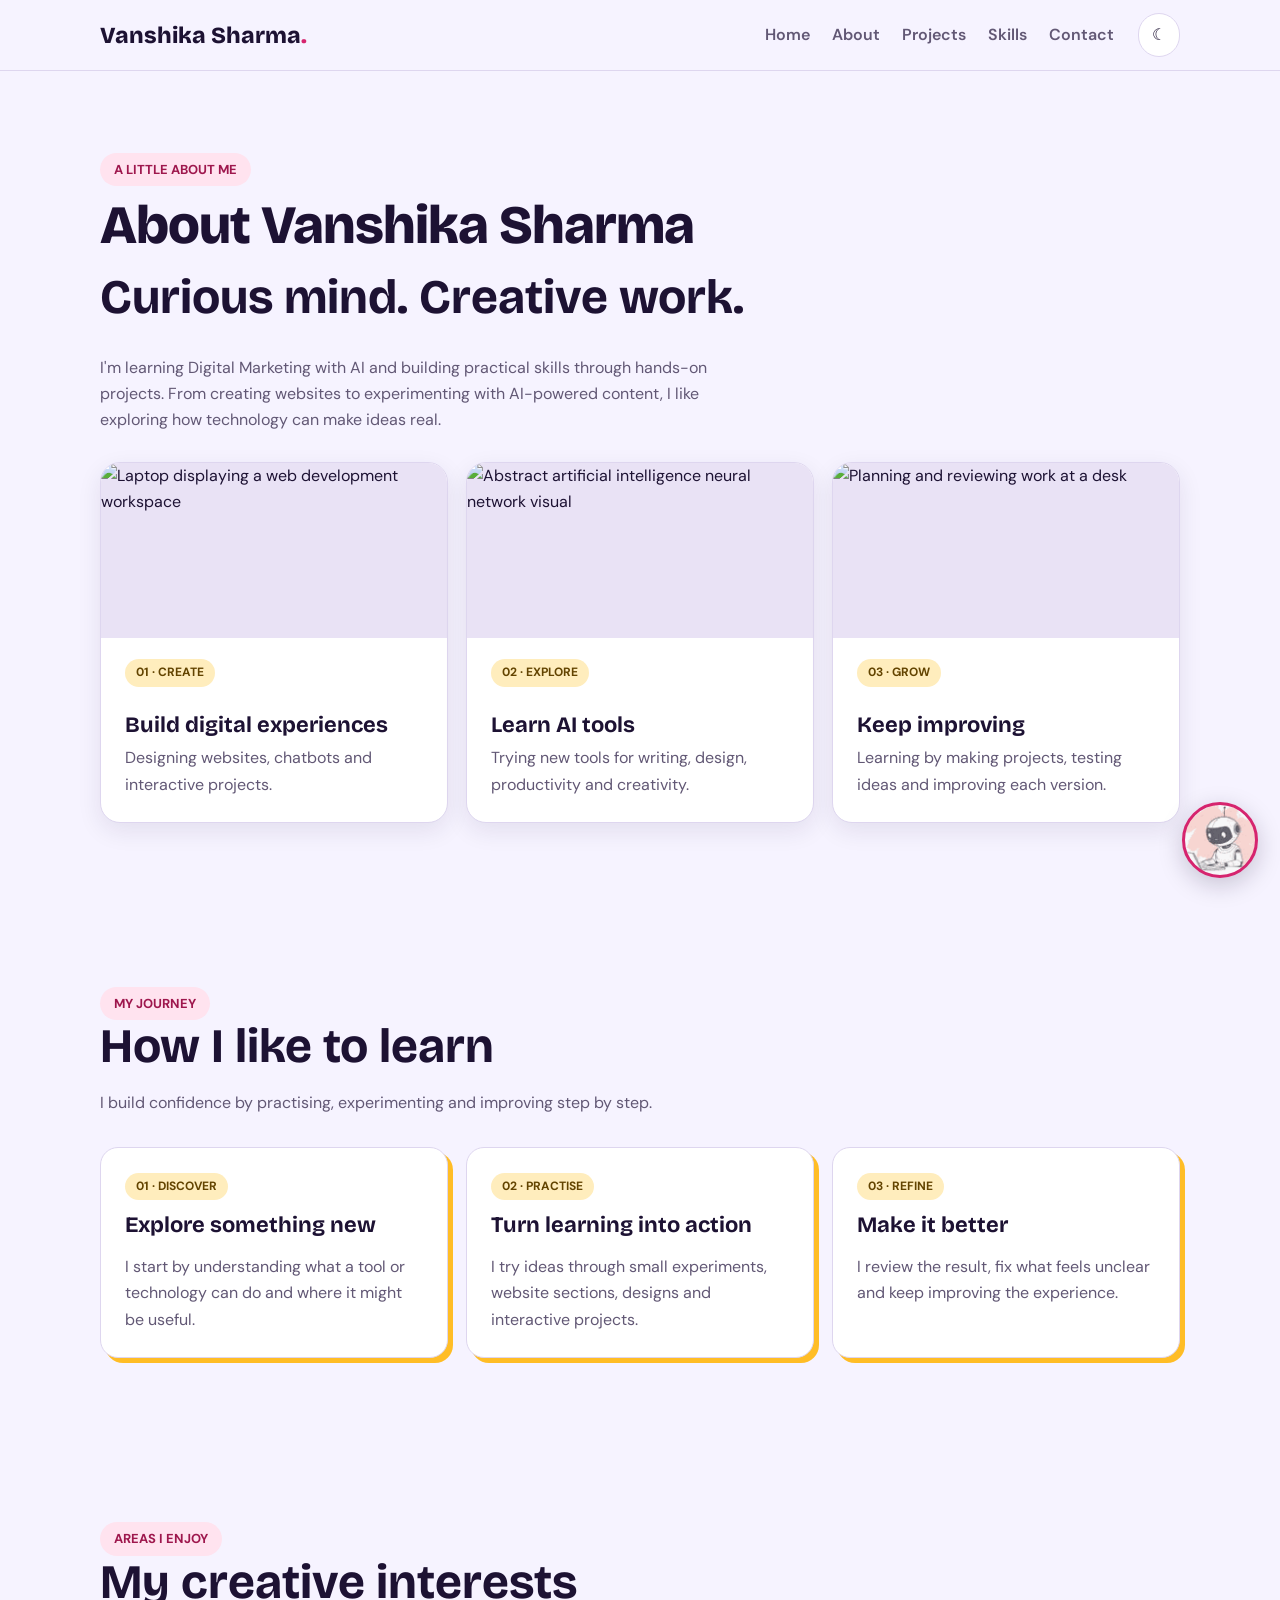
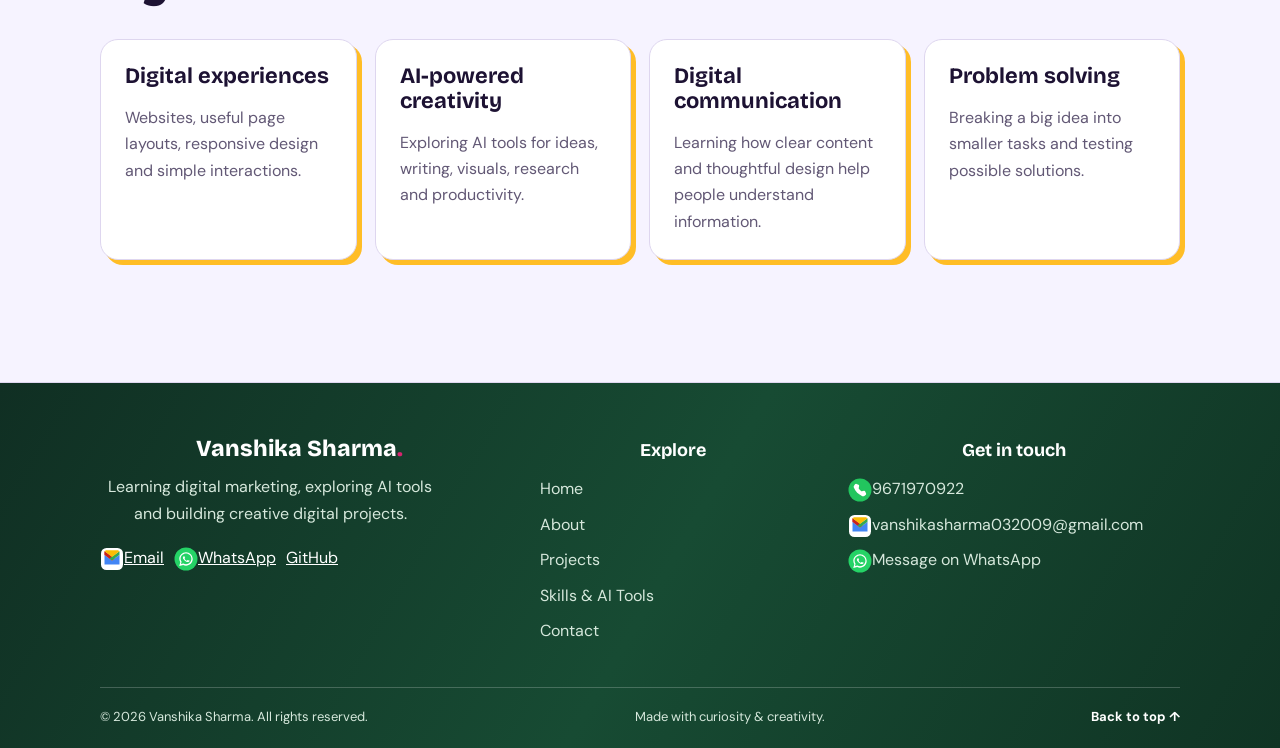
==== about.html @ 316029c7 "Size contact app icons consistently" ====
<!DOCTYPE html>
<html lang="en">
<head>
  <meta charset="UTF-8">
  <meta name="viewport" content="width=device-width, initial-scale=1">
  <meta name="description" content="Meet Vanshika Sharma, an aspiring AI web developer and digital marketer in Kaithal, Haryana, learning website design, chatbots, AI tools and creative work.">
<link rel="preconnect" href="https://fonts.googleapis.com">
  <link rel="preconnect" href="https://fonts.gstatic.com" crossorigin>
  <link href="https://fonts.googleapis.com/css2?family=Bricolage+Grotesque:wght@500;600;700;800&family=DM+Sans:wght@400;500;600;700&display=swap" rel="stylesheet">
  <title>About | Vanshika Sharma</title>
  <link rel="canonical" href="https://my-portfolio-54hs.vercel.app/about.html">
  <meta property="og:type" content="website">
  <meta property="og:site_name" content="Vanshika Sharma Portfolio">
  <meta property="og:title" content="About | Vanshika Sharma">
  <meta property="og:description" content="Meet Vanshika Sharma, an aspiring AI web developer and digital marketer in Kaithal, Haryana, learning website design, chatbots, AI tools and creative work.">
  <meta property="og:url" content="https://my-portfolio-54hs.vercel.app/about.html">
  <meta property="og:image" content="https://images.unsplash.com/photo-1498050108023-c5249f4df085?auto=format&amp;fit=crop&amp;w=1200&amp;h=630&amp;q=75">
  <meta property="og:image:alt" content="Web development workspace representing Vanshika Sharma's digital projects">
  <meta name="twitter:card" content="summary_large_image">
  <meta name="twitter:title" content="About | Vanshika Sharma">
  <meta name="twitter:description" content="Meet Vanshika Sharma, an aspiring AI web developer and digital marketer in Kaithal, Haryana, learning website design, chatbots, AI tools and creative work.">
  <meta name="twitter:image" content="https://images.unsplash.com/photo-1498050108023-c5249f4df085?auto=format&amp;fit=crop&amp;w=1200&amp;h=630&amp;q=75"><style>
    :root{--bg:#f6f3ff;--surface:#fff;--ink:#1d1233;--muted:#625875;--line:#ded6ef;--accent:#d6246e;--gold:#ffbd26;--head:'Bricolage Grotesque',sans-serif;--body:'DM Sans',sans-serif}
    *{box-sizing:border-box}html{scroll-behavior:smooth;scroll-padding-top:85px}body{margin:0;background:var(--bg);color:var(--ink);font:16px/1.65 var(--body)}
    a{color:inherit}button{font:inherit;cursor:pointer}.wrap{width:min(1080px,calc(100% - 40px));margin:auto}
    header{position:sticky;top:0;z-index:10;background:#f6f3fff0;backdrop-filter:blur(12px);border-bottom:1px solid var(--line)}
    nav{min-height:70px;display:flex;align-items:center;gap:24px}.logo{font:800 23px var(--head);text-decoration:none;margin-right:auto}.navlinks{display:flex;gap:22px}.navlinks a{text-decoration:none;color:var(--muted);font-weight:600}.navlinks a:hover{color:var(--accent)}
    #theme{border:1px solid var(--line);background:var(--surface);color:var(--ink);padding:8px 13px;border-radius:30px}
    section{padding:82px 0}.hero{min-height:calc(100vh - 70px);display:grid;grid-template-columns:1.1fr .9fr;align-items:center;gap:55px}
    .eyebrow{display:inline-block;background:#ffe3ef;color:#9e174d;border-radius:30px;padding:6px 14px;font-weight:700;font-size:13px}
    .page-title{font:800 clamp(34px,5vw,54px)/1.12 var(--head);letter-spacing:-1px;margin:10px 0 14px}h1,h2,h3{font-family:var(--head);line-height:1.12;margin:0}h1{font-size:clamp(46px,7vw,82px);letter-spacing:-2px;margin:18px 0}h2{font-size:clamp(32px,4.5vw,48px);margin-bottom:14px}h3{font-size:22px}
    .type{font:600 clamp(20px,3vw,28px) var(--head);color:var(--accent);min-height:1.5em}.lead,.muted{color:var(--muted);max-width:58ch}
    .actions{display:flex;gap:12px;flex-wrap:wrap;margin-top:26px}.btn{display:inline-block;text-decoration:none;border:2px solid var(--ink);border-radius:12px;padding:11px 20px;font-weight:700}.btn.primary{background:var(--accent);border-color:var(--accent);color:white}
    .portrait{width:min(100%,390px);aspect-ratio:4/5;justify-self:center;border:3px solid var(--ink);border-radius:28px;background:linear-gradient(145deg,#ffd46d,#f6a5ca 55%,#a99aff);box-shadow:12px 12px 0 var(--accent);display:grid;place-items:center;text-align:center;padding:25px}
    .portrait span{font:800 clamp(60px,10vw,100px) var(--head);color:#fff;text-shadow:3px 4px 0 #6c347b}
    .section-head{margin-bottom:30px}.cards{display:grid;grid-template-columns:repeat(auto-fit,minmax(240px,1fr));gap:18px}
    .card{background:var(--surface);border:1px solid var(--line);border-radius:18px;padding:24px;box-shadow:5px 5px 0 var(--gold);transition:.2s}.card:hover{transform:translateY(-4px)}
    .card p{color:var(--muted);margin-bottom:0}
    .about-feature-card{padding:0;overflow:hidden;border-radius:20px;background:var(--surface);border:1px solid var(--line);box-shadow:0 8px 24px rgba(36,18,65,.09);transition:transform .25s ease,box-shadow .25s ease}
    .about-feature-card:hover{transform:translateY(-7px);box-shadow:0 16px 34px rgba(36,18,65,.16)}
    .about-feature-image{display:block;width:100%;height:175px;object-fit:cover;background:#e9e2f5}
    .about-feature-content{padding:20px 24px 24px}
    .about-feature-content h3{margin:13px 0 8px}
    .about-feature-content p{color:var(--muted);margin:0}
    .project-card{padding:0;overflow:hidden;box-shadow:0 8px 24px rgba(36,18,65,.09);border-radius:20px;transition:transform .25s ease,box-shadow .25s ease}
    .project-card:hover{transform:translateY(-7px);box-shadow:0 16px 34px rgba(36,18,65,.16)}
    .project-image{display:block;width:100%;height:190px;object-fit:cover;background:#e9e2f5}
    .project-content{padding:22px 24px 24px}
    .project-content p{color:var(--muted)}
    .project-content a{font-weight:700;text-decoration-thickness:1px;text-underline-offset:4px;color:var(--accent)}
    .project-content a:hover{text-decoration-thickness:2px}
    @media(max-width:760px){.project-image{height:175px}}
    .tag{display:inline-block;background:#ffedbd;color:#634400;border-radius:20px;padding:4px 11px;font-size:12px;font-weight:700;margin-bottom:13px}
    .skills{display:grid;grid-template-columns:repeat(auto-fit,minmax(260px,1fr));gap:20px}.skill{background:var(--surface);border:1px solid var(--line);padding:18px;border-radius:14px}.skilltop{display:flex;justify-content:space-between;font-weight:700;margin-bottom:10px}.track{height:9px;background:#e8e1f2;border-radius:20px;overflow:hidden}.fill{height:100%;width:0;background:linear-gradient(90deg,#8b5cf6,#d6246e);border-radius:20px;transition:width 1s}
    .tools{display:flex;flex-wrap:wrap;gap:10px}.tools span{background:var(--surface);border:1px solid var(--line);padding:8px 14px;border-radius:25px;font-weight:600}
    .contact{background:var(--ink);color:white;border-radius:24px;padding:38px}.contact p{color:#d4c9e8}.contact a{color:#ffd46d}
    footer{text-align:center;color:var(--muted);padding:30px 0;border-top:1px solid var(--line)}
    .dark{--bg:#140e24;--surface:#211936;--ink:#f3eeff;--muted:#b9adcf;--line:#3a2d53;--accent:#ff5c9d;--gold:#e4ae37;color-scheme:dark}
    .dark header{background:#140e24ed}.dark .eyebrow{background:#48233b;color:#ffb7d3}.dark .tag{background:#493b20;color:#ffe3a1}
    @media(max-width:760px){nav{flex-wrap:wrap;padding:12px 0}.navlinks{order:3;width:100%;overflow:auto;gap:18px;padding-bottom:5px}.navlinks a{white-space:nowrap}.hero{grid-template-columns:1fr;gap:35px;padding-top:55px}.portrait{max-width:280px;order:-1}section{padding:60px 0}}
    @media(prefers-reduced-motion:reduce){html{scroll-behavior:auto}*,*::before,*::after{transition:none!important}}
  
    /* Portfolio chatbot */
    #chat-launcher{position:fixed;right:22px;bottom:22px;z-index:1001;width:76px;height:76px;border-radius:50%;background:#fff url("[data-uri]") center/cover no-repeat;border:3px solid var(--accent);box-shadow:0 7px 24px #160d2b35;cursor:pointer;overflow:visible;transition:transform .2s}
    #chat-launcher:hover{transform:translateY(-4px)}
    #chat-panel{position:fixed;right:22px;bottom:112px;z-index:1000;width:min(380px,calc(100vw - 28px));height:510px;max-height:calc(100vh - 135px);background:var(--surface);color:var(--ink);border:1px solid var(--line);border-radius:20px;box-shadow:0 16px 50px #160d2b35;display:flex;flex-direction:column;overflow:hidden}
    #chat-panel[hidden]{display:none}
    .chat-head{display:flex;align-items:center;gap:11px;padding:14px 16px;background:var(--ink);color:#fff}
    .chat-avatar{flex:0 0 46px;width:46px;height:46px;border-radius:50%;background:#fff url("[data-uri]") center/cover no-repeat;border:2px solid var(--accent)}
    .chat-head strong{display:block;font:700 15px var(--head)}.chat-head small{color:#d8cde8;font-size:12px}
    #chat-close{margin-left:auto;border:0;background:transparent;color:#fff;font-size:25px;cursor:pointer}
    #chat-log{flex:1;overflow:auto;padding:15px;display:flex;flex-direction:column;gap:10px}
    .chat-msg{max-width:90%;padding:11px 13px;border-radius:14px;font-size:14px;line-height:1.55;overflow-wrap:anywhere}
    .chat-msg.bot{align-self:flex-start;background:var(--bg);border:1px solid var(--line)}
    .chat-msg.user{align-self:flex-end;background:var(--accent);color:#fff}
    .chat-msg a{color:inherit;font-weight:800;text-decoration:underline}
    #chat-quick{display:flex;gap:7px;flex-wrap:wrap;padding:0 13px 10px}
    #chat-quick button{border:1px solid var(--line);background:var(--surface);color:var(--ink);border-radius:18px;padding:7px 11px;font-size:12px;cursor:pointer}
    #chat-form{display:flex;gap:8px;padding:12px;border-top:1px solid var(--line)}
    #chat-input{min-width:0;flex:1;border:1px solid var(--line);border-radius:12px;padding:11px 12px;background:var(--bg);color:var(--ink);font:inherit}
    #chat-form button{width:43px;border:0;border-radius:12px;background:var(--accent);color:#fff;font-size:20px;cursor:pointer}
    @media(max-width:520px){#chat-launcher{width:66px;height:66px;right:14px;bottom:14px}#chat-panel{right:10px;bottom:92px;width:calc(100vw - 20px);height:min(510px,calc(100vh - 112px))}}
    
    /* Restored dark-green portfolio footer */
    .site-footer{background:linear-gradient(120deg,#102f23 0%,#174b33 52%,#103424 100%);color:#fff;padding:52px 0 20px;margin-top:40px}
    .site-footer .footer-grid{display:grid;grid-template-columns:1.5fr 1fr 1.25fr;gap:42px;padding-bottom:34px}
    .site-footer .logo{display:inline-block;color:#fff;margin:0 0 12px}
    .site-footer .footer-brand p{max-width:340px;color:#d6e8dc;margin:0 0 18px}
    .site-footer h3{font-size:18px;color:#fff;margin:5px 0 16px}
    .site-footer .footer-grid>div>a:not(.logo){display:block;width:fit-content;color:#d6e8dc;text-decoration:none;margin:9px 0;overflow-wrap:anywhere}
    .site-footer .footer-grid>div>a:hover,.site-footer .footer-social a:hover,.site-footer .footer-bottom a:hover{color:#ffcf70}
    .site-footer .footer-social{display:flex;flex-wrap:wrap;gap:10px}
    .site-footer .footer-contact-icon{width:17px;height:17px;flex:0 0 17px;color:currentColor;vertical-align:middle}\n    .site-footer .footer-contact-link{display:flex!important;align-items:center;gap:9px}\n    .site-footer .footer-social a{display:inline-flex;align-items:center;gap:7px;color:#fff;text-decoration:none;border:1px solid #ffffff55;border-radius:22px;padding:6px 13px;font-size:13px}
    .site-footer .footer-bottom{border-top:1px solid #ffffff35;padding-top:18px;display:flex;justify-content:space-between;align-items:center;gap:14px;flex-wrap:wrap;color:#d6e8dc;font-size:13px}
    .site-footer .footer-bottom a{color:#fff;text-decoration:none;font-weight:700}
    @media(max-width:700px){.site-footer{padding:40px 0 18px}.site-footer .footer-grid{grid-template-columns:1fr;gap:24px;padding-bottom:26px}.site-footer .footer-bottom{align-items:flex-start;flex-direction:column;gap:8px}}

    .app-icon{width:24px!important;height:24px!important;flex:0 0 24px;vertical-align:middle;display:inline-block}\n</style></head><body><header><nav class="wrap"><a class="logo" href="index.html">Vanshika Sharma<span style="color:var(--accent)">.</span></a><div class="navlinks"><a  href="index.html">Home</a><a aria-current="page" href="about.html">About</a><a  href="projects.html">Projects</a><a  href="skills.html">Skills</a><a  href="contact.html">Contact</a></div><button id="theme" type="button" aria-label="Toggle color theme">☾</button></nav></header><main class="page-main" id="top"><section id="about"><div class="wrap">
    <div class="section-head"><span class="eyebrow">A LITTLE ABOUT ME</span><h1 class="page-title">About Vanshika Sharma</h1><h2>Curious mind. Creative work.</h2></div>
    <p class="muted">I'm learning Digital Marketing with AI and building practical skills through hands-on projects. From creating websites to experimenting with AI-powered content, I like exploring how technology can make ideas real.</p>
    <div class="cards about-feature-cards" style="margin-top:28px">
      <article class="card about-feature-card"><img class="about-feature-image" src="https://images.unsplash.com/photo-1498050108023-c5249f4df085?auto=format&fit=crop&w=700&q=72" alt="Laptop displaying a web development workspace" loading="lazy" decoding="async"><div class="about-feature-content"><span class="tag">01 · CREATE</span><h3>Build digital experiences</h3><p>Designing websites, chatbots and interactive projects.</p></div></article>
      <article class="card about-feature-card"><img class="about-feature-image" src="https://images.unsplash.com/photo-1677442136019-21780ecad995?auto=format&fit=crop&w=700&q=72" alt="Abstract artificial intelligence neural network visual" loading="lazy" decoding="async"><div class="about-feature-content"><span class="tag">02 · EXPLORE</span><h3>Learn AI tools</h3><p>Trying new tools for writing, design, productivity and creativity.</p></div></article>
      <article class="card about-feature-card"><img class="about-feature-image" src="https://images.unsplash.com/photo-1454165804606-c3d57bc86b40?auto=format&fit=crop&w=700&q=72" alt="Planning and reviewing work at a desk" loading="lazy" decoding="async"><div class="about-feature-content"><span class="tag">03 · GROW</span><h3>Keep improving</h3><p>Learning by making projects, testing ideas and improving each version.</p></div></article>
    </div>
  </div></section>
<section class="extra-section soft-section"><div class="wrap"><div class="section-head"><span class="eyebrow">MY JOURNEY</span><h2>How I like to learn</h2><p class="muted">I build confidence by practising, experimenting and improving step by step.</p></div><div class="cards"><article class="card"><span class="tag">01 · DISCOVER</span><h3>Explore something new</h3><p>I start by understanding what a tool or technology can do and where it might be useful.</p></article><article class="card"><span class="tag">02 · PRACTISE</span><h3>Turn learning into action</h3><p>I try ideas through small experiments, website sections, designs and interactive projects.</p></article><article class="card"><span class="tag">03 · REFINE</span><h3>Make it better</h3><p>I review the result, fix what feels unclear and keep improving the experience.</p></article></div></div></section>
<section class="extra-section"><div class="wrap"><div class="section-head"><span class="eyebrow">AREAS I ENJOY</span><h2>My creative interests</h2></div><div class="cards"><article class="card"><h3>Digital experiences</h3><p>Websites, useful page layouts, responsive design and simple interactions.</p></article><article class="card"><h3>AI-powered creativity</h3><p>Exploring AI tools for ideas, writing, visuals, research and productivity.</p></article><article class="card"><h3>Digital communication</h3><p>Learning how clear content and thoughtful design help people understand information.</p></article><article class="card"><h3>Problem solving</h3><p>Breaking a big idea into smaller tasks and testing possible solutions.</p></article></div></div></section></main><footer class="site-footer"><div class="wrap footer-grid"><div class="footer-brand"><a class="logo" href="index.html">Vanshika Sharma<span style="color:var(--accent)">.</span></a><p>Learning digital marketing, exploring AI tools and building creative digital projects.</p><div class="footer-social"><a href="mailto:vanshikasharma032009@gmail.com"><svg class="footer-contact-icon app-icon" viewBox="0 0 48 48" aria-hidden="true"><rect x="2" y="2" width="44" height="44" rx="11" fill="#fff"/><path fill="#4285F4" d="M9 15.5 24 27l15-11.5V35H9z"/><path fill="#EA4335" d="M9 15.5 24 27l5.2-4L9 8.5z"/><path fill="#C5221F" d="M9 15.5 24 27l5.2-4L9 8.5z"/><path fill="#34A853" d="M39 15.5 24 27l-5.2-4L39 8.5z"/><path fill="#FBBC04" d="M9 8.5 24 20l15-11.5-3-2.2H12z"/></svg>Email</a><a href="https://wa.me/919671970922" target="_blank" rel="noopener"><svg class="footer-contact-icon app-icon" viewBox="0 0 48 48" aria-hidden="true"><circle cx="24" cy="24" r="23" fill="#25D366"/><path fill="#fff" d="M24 10.5c-7.4 0-13.4 5.9-13.4 13.2 0 2.5.7 4.8 2 6.8l-2.1 7.7 7.9-2.1c1.7.9 3.6 1.3 5.6 1.3 7.4 0 13.4-5.9 13.4-13.2S31.4 10.5 24 10.5Zm0 23.9c-1.8 0-3.5-.5-5-1.4l-.4-.2-4.6 1.2 1.2-4.4-.3-.5a10.7 10.7 0 0 1-1.7-5.4c0-5.9 4.9-10.7 10.8-10.7s10.8 4.8 10.8 10.7S30 34.4 24 34.4Z"/><path fill="#fff" d="M30 26.9c-.3-.2-1.9-.9-2.2-1-.3-.1-.5-.2-.7.2-.2.3-.8 1-1 1.2-.2.2-.4.2-.7.1-.3-.2-1.3-.5-2.5-1.6-.9-.8-1.5-1.8-1.7-2.1-.2-.3 0-.5.1-.7l.5-.6c.2-.2.2-.3.3-.6.1-.2 0-.4 0-.6-.1-.2-.7-1.7-1-2.3-.2-.6-.5-.5-.7-.5h-.6c-.2 0-.6.1-.9.4-.3.3-1.2 1.1-1.2 2.6s1.2 3 1.4 3.2c.2.2 2.3 3.5 5.6 4.8.8.3 1.4.5 1.9.6.8.2 1.5.2 2.1.1.7-.1 1.9-.8 2.2-1.5.3-.7.3-1.3.2-1.5-.1-.1-.3-.2-.6-.3Z"/></svg>WhatsApp</a><a href="https://github.com/vanshikasharma032009-cyber" target="_blank" rel="noopener">GitHub</a></div></div><div><h3>Explore</h3><a href="index.html">Home</a><a href="about.html">About</a><a href="projects.html">Projects</a><a href="skills.html">Skills & AI Tools</a><a href="contact.html">Contact</a></div><div><h3>Get in touch</h3><a class="footer-contact-link" href="tel:+919671970922"><svg class="footer-contact-icon app-icon" viewBox="0 0 48 48" aria-hidden="true"><circle cx="24" cy="24" r="23" fill="#22C55E"/><path fill="#fff" d="M16.1 11.5c-.8 0-1.6.4-2.1 1.1l-2 2.8c-.8 1.1-.9 2.5-.4 3.8 3.1 7.8 9.3 14 17.1 17.1 1.3.5 2.7.4 3.8-.4l2.8-2c.9-.7 1.3-1.8.9-2.8l-1.8-4.2c-.4-.9-1.4-1.4-2.4-1.2l-4.1.8a2 2 0 0 1-1.8-.5l-4.1-4.1a2 2 0 0 1-.5-1.8l.8-4.1c.2-1-.3-2-1.2-2.4l-4.2-1.8c-.3-.2-.6-.3-.8-.3Z"/></svg>9671970922</a><a class="footer-contact-link" href="mailto:vanshikasharma032009@gmail.com"><svg class="footer-contact-icon app-icon" viewBox="0 0 48 48" aria-hidden="true"><rect x="2" y="2" width="44" height="44" rx="11" fill="#fff"/><path fill="#4285F4" d="M9 15.5 24 27l15-11.5V35H9z"/><path fill="#EA4335" d="M9 15.5 24 27l5.2-4L9 8.5z"/><path fill="#C5221F" d="M9 15.5 24 27l5.2-4L9 8.5z"/><path fill="#34A853" d="M39 15.5 24 27l-5.2-4L39 8.5z"/><path fill="#FBBC04" d="M9 8.5 24 20l15-11.5-3-2.2H12z"/></svg>vanshikasharma032009@gmail.com</a><a class="footer-contact-link" href="https://wa.me/919671970922" target="_blank" rel="noopener"><svg class="footer-contact-icon app-icon" viewBox="0 0 48 48" aria-hidden="true"><circle cx="24" cy="24" r="23" fill="#25D366"/><path fill="#fff" d="M24 10.5c-7.4 0-13.4 5.9-13.4 13.2 0 2.5.7 4.8 2 6.8l-2.1 7.7 7.9-2.1c1.7.9 3.6 1.3 5.6 1.3 7.4 0 13.4-5.9 13.4-13.2S31.4 10.5 24 10.5Zm0 23.9c-1.8 0-3.5-.5-5-1.4l-.4-.2-4.6 1.2 1.2-4.4-.3-.5a10.7 10.7 0 0 1-1.7-5.4c0-5.9 4.9-10.7 10.8-10.7s10.8 4.8 10.8 10.7S30 34.4 24 34.4Z"/><path fill="#fff" d="M30 26.9c-.3-.2-1.9-.9-2.2-1-.3-.1-.5-.2-.7.2-.2.3-.8 1-1 1.2-.2.2-.4.2-.7.1-.3-.2-1.3-.5-2.5-1.6-.9-.8-1.5-1.8-1.7-2.1-.2-.3 0-.5.1-.7l.5-.6c.2-.2.2-.3.3-.6.1-.2 0-.4 0-.6-.1-.2-.7-1.7-1-2.3-.2-.6-.5-.5-.7-.5h-.6c-.2 0-.6.1-.9.4-.3.3-1.2 1.1-1.2 2.6s1.2 3 1.4 3.2c.2.2 2.3 3.5 5.6 4.8.8.3 1.4.5 1.9.6.8.2 1.5.2 2.1.1.7-.1 1.9-.8 2.2-1.5.3-.7.3-1.3.2-1.5-.1-.1-.3-.2-.6-.3Z"/></svg>Message on WhatsApp</a></div></div><div class="wrap footer-bottom"><span>© <span id="year"></span> Vanshika Sharma. All rights reserved.</span><span>Made with curiosity & creativity.</span><a href="#top">Back to top ↑</a></div></footer><script>
  const words=["Digital Marketer","AI Content Creator","Website Builder","Chatbot Maker"];
  let wi=0,ci=0,del=false;const typed=document.getElementById("type");
  function typeLoop(){const word=words[wi];ci+=del?-1:1;typed.textContent=word.slice(0,ci);let delay=del?45:90;if(!del&&ci===word.length){del=true;delay=1300}else if(del&&ci===0){del=false;wi=(wi+1)%words.length;delay=250}setTimeout(typeLoop,delay)}
  if(typed&&!matchMedia("(prefers-reduced-motion: reduce)").matches)typeLoop();
  const themeBtn=document.getElementById("theme");if(themeBtn)themeBtn.addEventListener("click",()=>{document.body.classList.toggle("dark");themeBtn.textContent=document.body.classList.contains("dark")?"☀":"☾"});
  const yearEl=document.getElementById("year");if(yearEl)yearEl.textContent=new Date().getFullYear();
  const observer=new IntersectionObserver(entries=>entries.forEach(entry=>{if(entry.isIntersecting){entry.target.style.width=entry.target.dataset.width+"%";observer.unobserve(entry.target)}}),{threshold:.3});
  document.querySelectorAll(".fill").forEach(el=>observer.observe(el));
</script><div id="chatbot-widget">
  <section id="chat-panel" aria-label="Portfolio chat assistant" hidden>
    <div class="chat-head"><div class="chat-avatar" role="img" aria-label="Chatbot mascot"></div><div><strong>Vanshika Sharma's Assistant</strong><small>Ask about projects, skills & contact</small></div><button id="chat-close" type="button" aria-label="Close chat">×</button></div>
    <div id="chat-log" aria-live="polite"><div class="chat-msg bot">Namaste! Main Vanshika Sharma ka portfolio assistant hoon. Aap unke projects, skills, AI tools ya contact ke baare mein pooch sakte hain.</div></div>
    <div id="chat-quick"><button type="button" data-question="Projects dikhao">Projects</button><button type="button" data-question="Skills aur AI tools">Skills & AI tools</button><button type="button" data-question="Contact kaise karein?">Contact</button></div>
    <form id="chat-form"><input id="chat-input" type="text" placeholder="Type your message..." autocomplete="off" aria-label="Type your message" required><button type="submit" aria-label="Send message">➤</button></form>
  </section>
  <button id="chat-launcher" type="button" aria-label="Open portfolio chatbot" aria-expanded="false"></button>
</div>
<script>
(function(){
  const launcher=document.getElementById('chat-launcher'),panel=document.getElementById('chat-panel'),close=document.getElementById('chat-close'),log=document.getElementById('chat-log'),form=document.getElementById('chat-form'),input=document.getElementById('chat-input');
  if(!launcher||!panel)return;
  const wa='https://wa.me/919671970922',mail='mailto:vanshikasharma032009@gmail.com';
  function toggle(open){panel.hidden=!open;launcher.setAttribute('aria-expanded',String(open));if(open)input.focus()}
  launcher.addEventListener('click',()=>toggle(panel.hidden));close.addEventListener('click',()=>toggle(false));
  document.addEventListener('keydown',e=>{if(e.key==='Escape'&&!panel.hidden)toggle(false)});
  function add(text,who,links){const el=document.createElement('div');el.className='chat-msg '+who;el.textContent=text;if(links){links.forEach(item=>{const a=document.createElement('a');a.href=item.href;a.textContent=' '+item.label;a.target=item.href.startsWith('http')?'_blank':'_self';a.rel='noopener noreferrer';el.appendChild(a)})}log.appendChild(el);log.scrollTop=log.scrollHeight}
  function answer(q){
    const s=q.toLowerCase(),hi=/[ऀ-ॿ]|\b(kaise|kya|batao|dikhao|hai|karna|karo|mujhe|aap|namaste|hindi|kitna|kahan|kaun)\b/.test(s);
    const say=(en,hn)=>hi?hn:en;
    if(/\b(hi|hello|hey|namaste|hii|good morning|good evening)\b/.test(s))return say("Hello! Welcome to Vanshika Sharma's portfolio. Ask me about her background, projects, skills, AI tools or contact details.","Namaste! Vanshika Sharma ke portfolio mein swagat hai. Aap unke About, Projects, Skills, AI tools ya Contact ke baare mein pooch sakte hain.");
    if(/cycle racer/.test(s))return say("Cycle Racer is a browser-based cycle racing game project. Open it: https://remix-cycle-racer-4096.ai.studio/","Cycle Racer ek browser-based cycle racing game hai. Yahan try karein: https://remix-cycle-racer-4096.ai.studio/");
    if(/bubble blast/.test(s))return say("Bubble Blast is a game project. Its code is on GitHub: https://github.com/vanshikasharma032009-cyber/BUBBLE-BLAST-GAME","Bubble Blast ek game project hai. Iska code GitHub par hai: https://github.com/vanshikasharma032009-cyber/BUBBLE-BLAST-GAME");
    if(/bal vikas/.test(s))return say("Bal Vikas Global School is a website project with information arranged into clear sections. Visit: https://bvgs.onrender.com/about.html","Bal Vikas Global School ek website project hai. Website dekhein: https://bvgs.onrender.com/about.html");
    if(/\b(project|work|portfolio|website|game)\b/.test(s))return say("Featured projects: Bal Vikas Global School website, Cycle Racer game and Bubble Blast game. Open the Projects page for details.","Featured projects hain: Bal Vikas Global School website, Cycle Racer game aur Bubble Blast game. Details Projects page par hain.");
    if(/\b(skill|skills|learn|learning|digital marketing|website building|chatbot)\b/.test(s))return say("Vanshika Sharma is learning AI tools and prompting, website building, chatbot building, digital marketing, Canva/design and video editing.","Vanshika Sharma AI tools aur prompting, website building, chatbot building, digital marketing, Canva/design aur video editing seekh rahi hain.");
    if(/\b(tool|tools|chatgpt|claude|gemini|canva|midjourney|runway|capcut|perplexity|deepseek|cursor|replit|figma|photoshop|elevenlabs|suno|gamma)\b/.test(s))return say("The portfolio explores AI assistants (ChatGPT, Claude, Gemini, Copilot, Perplexity and DeepSeek), design tools (Canva, Photoshop, Illustrator and Figma), creative tools (Midjourney, Runway, Pika, Kling, CapCut, ElevenLabs and Suno), plus productivity and coding tools. See Skills & AI Tools.","Portfolio mein AI assistants (ChatGPT, Claude, Gemini, Copilot, Perplexity, DeepSeek), design tools (Canva, Photoshop, Illustrator, Figma), creative tools (Midjourney, Runway, Pika, Kling, CapCut, ElevenLabs, Suno) aur productivity/coding tools explore hote hain. Skills page dekhein.");
    if(/\b(about|vanshika|who|background|journey|interests)\b/.test(s))return say("Vanshika Sharma is learning Digital Marketing with AI and building practical skills through hands-on projects. She enjoys creating websites and experimenting with AI-powered content.","Vanshika Sharma Digital Marketing with AI seekh rahi hain aur hands-on projects se practical skills develop kar rahi hain. Unhe websites banana aur AI-powered content explore karna pasand hai.");
    if(/\b(contact|phone|number|whatsapp|email|reach|sampark|call)\b/.test(s))return say("Contact Vanshika Sharma by phone at 9671970922, WhatsApp or email at vanshikasharma032009@gmail.com.","Vanshika Sharma se phone 9671970922, WhatsApp ya email vanshikasharma032009@gmail.com par contact karein.");
    if(/\b(page|pages|navigate|menu|home|footer)\b/.test(s))return say("This portfolio has separate Home, About, Projects, Skills and Contact pages. Use the top navigation or footer links to move between them.","Portfolio mein Home, About, Projects, Skills aur Contact ke alag pages hain. Navigation menu ya footer links se pages khol sakte hain.");
    if(/\b(chatbot|assistant|bot)\b/.test(s))return say("You're chatting with the portfolio's built-in guide. It answers common questions about projects, learning areas, tools and contact details in English or Hindi.","Aap portfolio ke built-in assistant se baat kar rahe hain. Ye projects, skills, tools aur contact ke common questions ka Hindi ya English mein jawab deta hai.");
    return say("I can help with Vanshika Sharma's About page, projects, skills, AI tools, website pages and contact details. Ask about a specific project or tool; I won't guess details that aren't listed.","Main Vanshika Sharma ke About, Projects, Skills, AI tools, website pages aur Contact ke baare mein bata sakta hoon. Kisi specific project ya tool ke baare mein poochhein; jo detail listed nahi hai uska guess nahi karunga.");
  }
  function send(q){q=(q||'').trim();if(!q)return;add(q,'user');const a=answer(q);const links=/contact|phone|number|whatsapp|email|hire|sampark|baat|price|rate/i.test(q)?[{href:wa,label:'WhatsApp'},{href:mail,label:'Email'}]:[];add(a,'bot',links)}
  form.addEventListener('submit',e=>{e.preventDefault();send(input.value);input.value='';input.focus()});
  document.querySelectorAll('#chat-quick button').forEach(b=>b.addEventListener('click',()=>send(b.dataset.question)));
})();
</script>

</body></html>
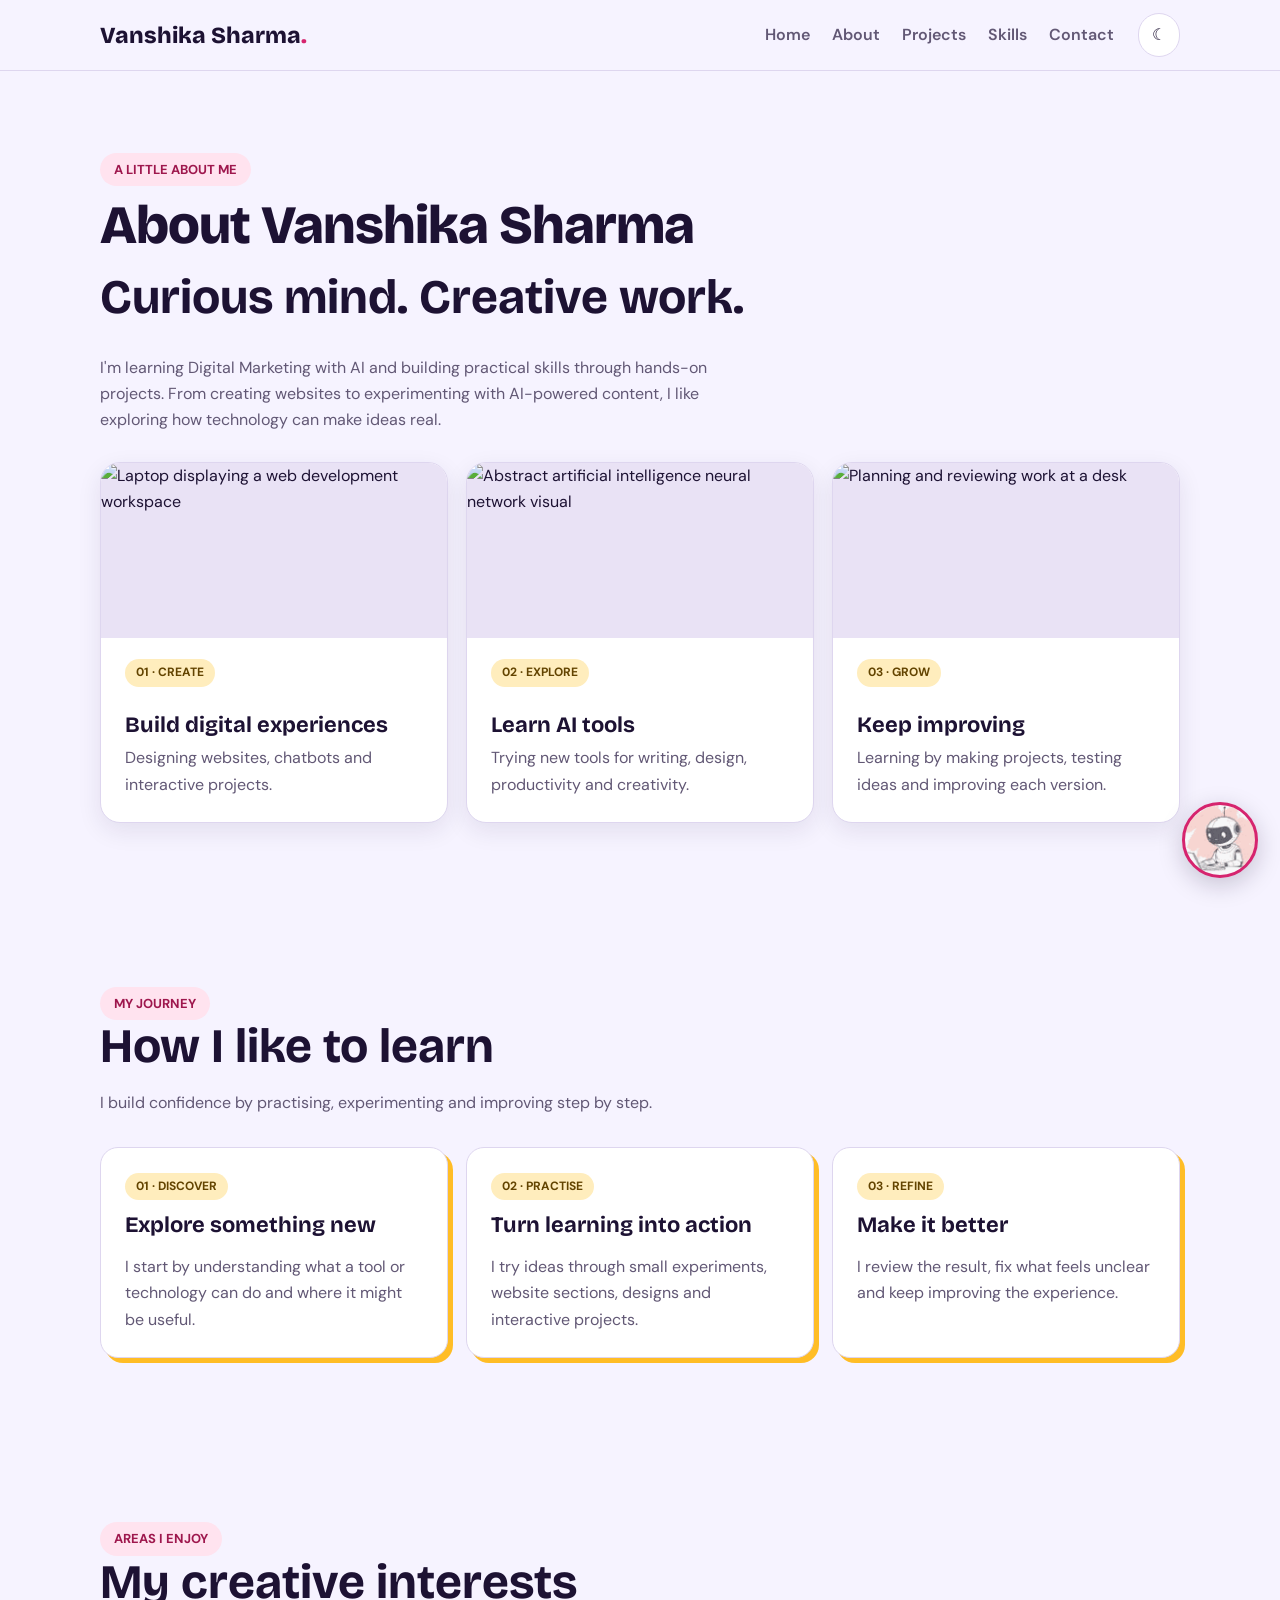
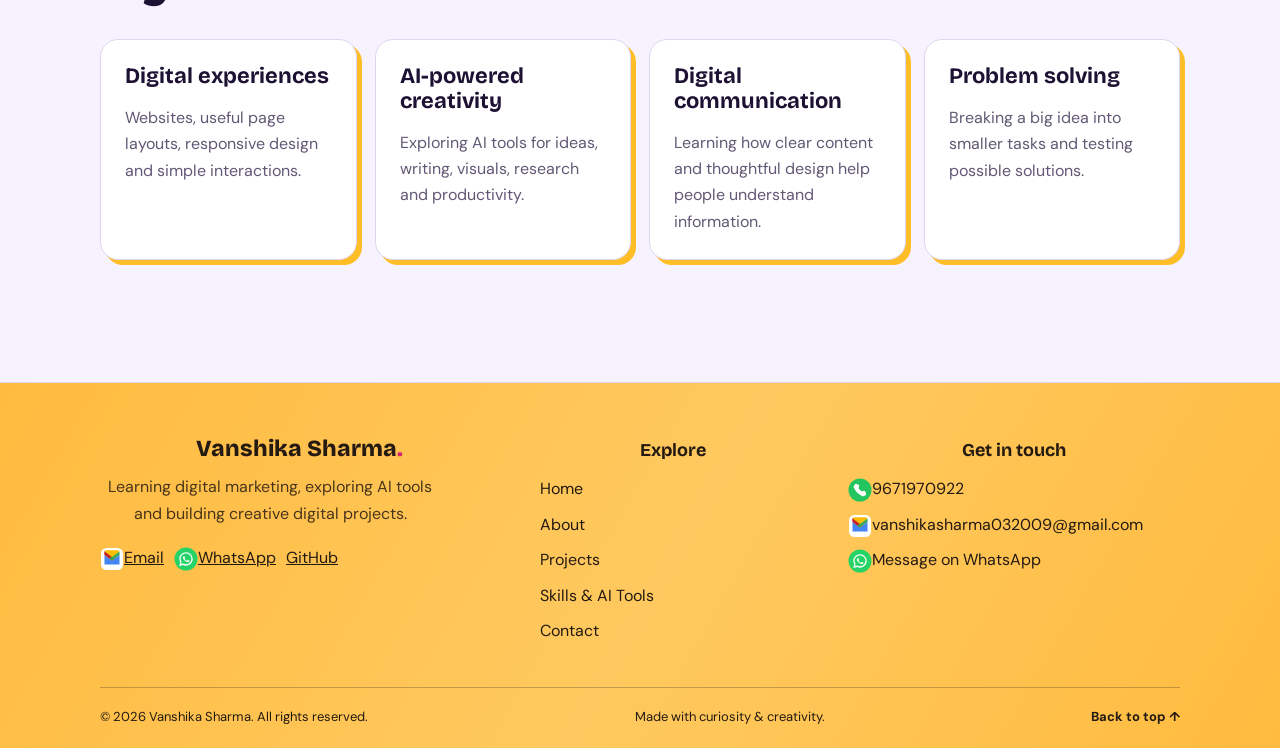
==== commit 06d5be66: "Match footer color to warm yellow contact accent" ====
--- a/about.html
+++ b/about.html
@@ -95,6 +95,15 @@
     .site-footer .footer-bottom a{color:#fff;text-decoration:none;font-weight:700}
     @media(max-width:700px){.site-footer{padding:40px 0 18px}.site-footer .footer-grid{grid-template-columns:1fr;gap:24px;padding-bottom:26px}.site-footer .footer-bottom{align-items:flex-start;flex-direction:column;gap:8px}}
 
+
+    /* Warm yellow footer to match the contact-card accent */
+    .site-footer{background:linear-gradient(120deg,#FFBB3F 0%,#FFC95F 52%,#FFBB3F 100%);color:#241A12}
+    .site-footer .logo,.site-footer h3,.site-footer .footer-grid>div>a:not(.logo),.site-footer .footer-social a,.site-footer .footer-bottom,.site-footer .footer-bottom a{color:#241A12}
+    .site-footer .footer-brand p{color:#49351B}
+    .site-footer .footer-grid>div>a:hover,.site-footer .footer-social a:hover,.site-footer .footer-bottom a:hover{color:#754000}
+    .site-footer .footer-social a{border-color:#241A1266}
+    .site-footer .footer-bottom{border-top-color:#241A1244}
+
     .app-icon{width:24px!important;height:24px!important;flex:0 0 24px;vertical-align:middle;display:inline-block}\n</style></head><body><header><nav class="wrap"><a class="logo" href="index.html">Vanshika Sharma<span style="color:var(--accent)">.</span></a><div class="navlinks"><a  href="index.html">Home</a><a aria-current="page" href="about.html">About</a><a  href="projects.html">Projects</a><a  href="skills.html">Skills</a><a  href="contact.html">Contact</a></div><button id="theme" type="button" aria-label="Toggle color theme">☾</button></nav></header><main class="page-main" id="top"><section id="about"><div class="wrap">
     <div class="section-head"><span class="eyebrow">A LITTLE ABOUT ME</span><h1 class="page-title">About Vanshika Sharma</h1><h2>Curious mind. Creative work.</h2></div>
     <p class="muted">I'm learning Digital Marketing with AI and building practical skills through hands-on projects. From creating websites to experimenting with AI-powered content, I like exploring how technology can make ideas real.</p>
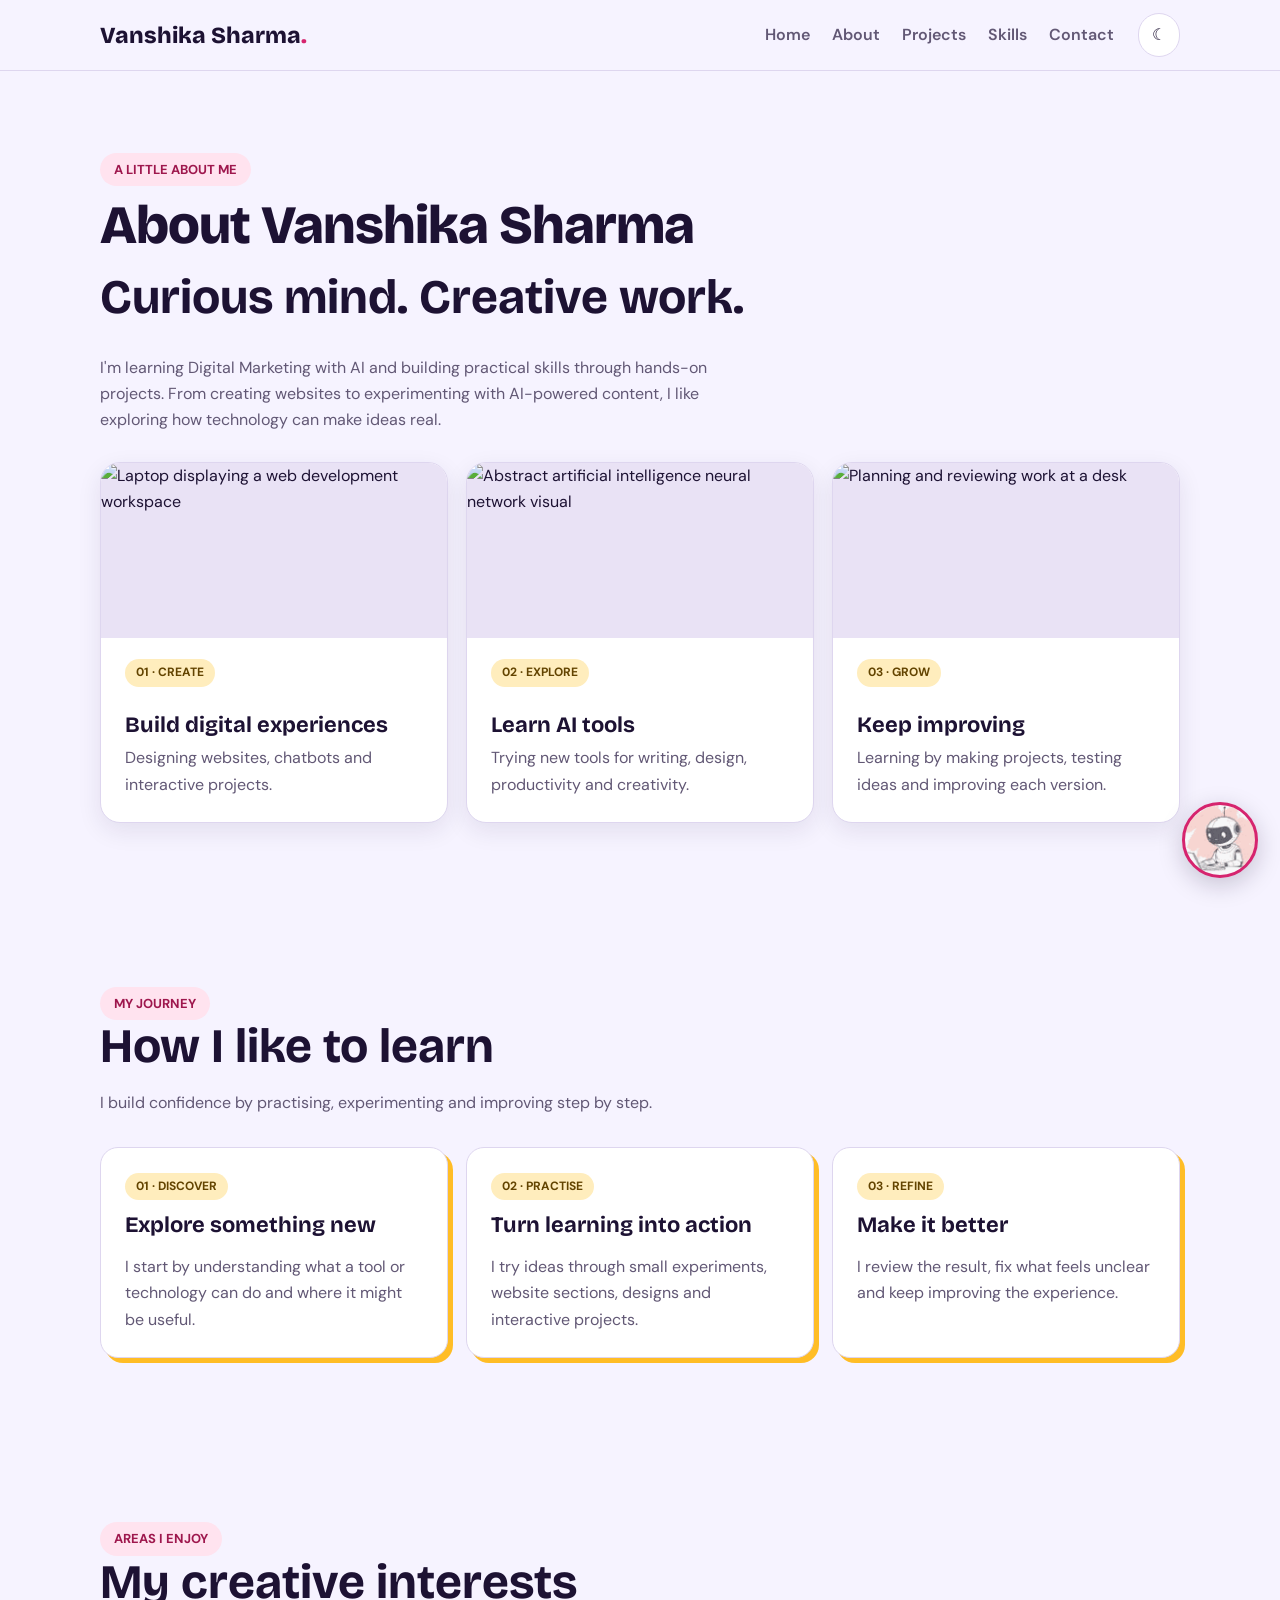
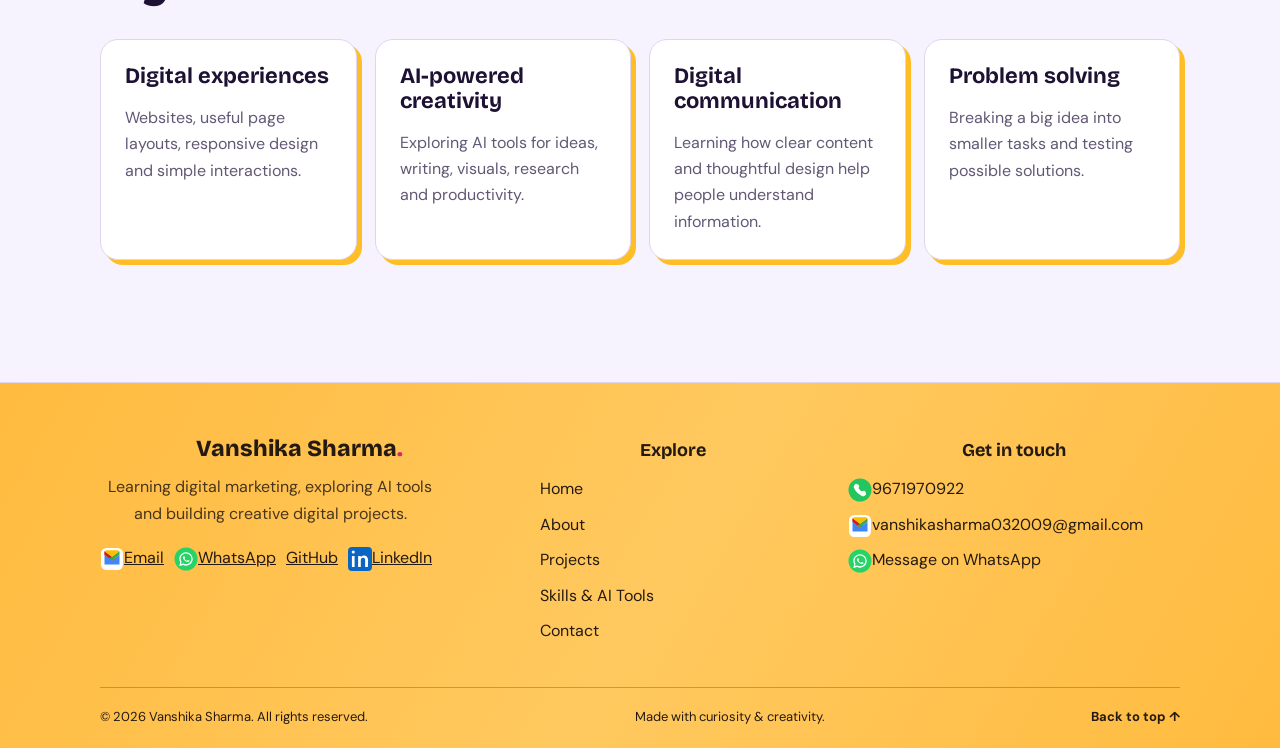
==== commit f2d41bda: "Add LinkedIn profile links to portfolio" ====
--- a/about.html
+++ b/about.html
@@ -8,18 +8,18 @@
   <link rel="preconnect" href="https://fonts.gstatic.com" crossorigin>
   <link href="https://fonts.googleapis.com/css2?family=Bricolage+Grotesque:wght@500;600;700;800&family=DM+Sans:wght@400;500;600;700&display=swap" rel="stylesheet">
   <title>About | Vanshika Sharma</title>
-  <link rel="canonical" href="https://my-portfolio-54hs.vercel.app/about.html">
+  <link rel="canonical" href="https://my-portfolio-flame-six-29.vercel.app/about.html">
   <meta property="og:type" content="website">
   <meta property="og:site_name" content="Vanshika Sharma Portfolio">
   <meta property="og:title" content="About | Vanshika Sharma">
   <meta property="og:description" content="Meet Vanshika Sharma, an aspiring AI web developer and digital marketer in Kaithal, Haryana, learning website design, chatbots, AI tools and creative work.">
-  <meta property="og:url" content="https://my-portfolio-54hs.vercel.app/about.html">
-  <meta property="og:image" content="https://images.unsplash.com/photo-1498050108023-c5249f4df085?auto=format&amp;fit=crop&amp;w=1200&amp;h=630&amp;q=75">
+  <meta property="og:url" content="https://my-portfolio-flame-six-29.vercel.app/about.html">
+  <meta property="og:image" content="https://my-portfolio-flame-six-29.vercel.app/vanshika-profile.jpg">
   <meta property="og:image:alt" content="Web development workspace representing Vanshika Sharma's digital projects">
   <meta name="twitter:card" content="summary_large_image">
   <meta name="twitter:title" content="About | Vanshika Sharma">
   <meta name="twitter:description" content="Meet Vanshika Sharma, an aspiring AI web developer and digital marketer in Kaithal, Haryana, learning website design, chatbots, AI tools and creative work.">
-  <meta name="twitter:image" content="https://images.unsplash.com/photo-1498050108023-c5249f4df085?auto=format&amp;fit=crop&amp;w=1200&amp;h=630&amp;q=75"><style>
+  <meta name="twitter:image" content="https://my-portfolio-flame-six-29.vercel.app/vanshika-profile.jpg"><style>
     :root{--bg:#f6f3ff;--surface:#fff;--ink:#1d1233;--muted:#625875;--line:#ded6ef;--accent:#d6246e;--gold:#ffbd26;--head:'Bricolage Grotesque',sans-serif;--body:'DM Sans',sans-serif}
     *{box-sizing:border-box}html{scroll-behavior:smooth;scroll-padding-top:85px}body{margin:0;background:var(--bg);color:var(--ink);font:16px/1.65 var(--body)}
     a{color:inherit}button{font:inherit;cursor:pointer}.wrap{width:min(1080px,calc(100% - 40px));margin:auto}
@@ -114,7 +114,7 @@
     </div>
   </div></section>
 <section class="extra-section soft-section"><div class="wrap"><div class="section-head"><span class="eyebrow">MY JOURNEY</span><h2>How I like to learn</h2><p class="muted">I build confidence by practising, experimenting and improving step by step.</p></div><div class="cards"><article class="card"><span class="tag">01 · DISCOVER</span><h3>Explore something new</h3><p>I start by understanding what a tool or technology can do and where it might be useful.</p></article><article class="card"><span class="tag">02 · PRACTISE</span><h3>Turn learning into action</h3><p>I try ideas through small experiments, website sections, designs and interactive projects.</p></article><article class="card"><span class="tag">03 · REFINE</span><h3>Make it better</h3><p>I review the result, fix what feels unclear and keep improving the experience.</p></article></div></div></section>
-<section class="extra-section"><div class="wrap"><div class="section-head"><span class="eyebrow">AREAS I ENJOY</span><h2>My creative interests</h2></div><div class="cards"><article class="card"><h3>Digital experiences</h3><p>Websites, useful page layouts, responsive design and simple interactions.</p></article><article class="card"><h3>AI-powered creativity</h3><p>Exploring AI tools for ideas, writing, visuals, research and productivity.</p></article><article class="card"><h3>Digital communication</h3><p>Learning how clear content and thoughtful design help people understand information.</p></article><article class="card"><h3>Problem solving</h3><p>Breaking a big idea into smaller tasks and testing possible solutions.</p></article></div></div></section></main><footer class="site-footer"><div class="wrap footer-grid"><div class="footer-brand"><a class="logo" href="index.html">Vanshika Sharma<span style="color:var(--accent)">.</span></a><p>Learning digital marketing, exploring AI tools and building creative digital projects.</p><div class="footer-social"><a href="mailto:vanshikasharma032009@gmail.com"><svg class="footer-contact-icon app-icon" viewBox="0 0 48 48" aria-hidden="true"><rect x="2" y="2" width="44" height="44" rx="11" fill="#fff"/><path fill="#4285F4" d="M9 15.5 24 27l15-11.5V35H9z"/><path fill="#EA4335" d="M9 15.5 24 27l5.2-4L9 8.5z"/><path fill="#C5221F" d="M9 15.5 24 27l5.2-4L9 8.5z"/><path fill="#34A853" d="M39 15.5 24 27l-5.2-4L39 8.5z"/><path fill="#FBBC04" d="M9 8.5 24 20l15-11.5-3-2.2H12z"/></svg>Email</a><a href="https://wa.me/919671970922" target="_blank" rel="noopener"><svg class="footer-contact-icon app-icon" viewBox="0 0 48 48" aria-hidden="true"><circle cx="24" cy="24" r="23" fill="#25D366"/><path fill="#fff" d="M24 10.5c-7.4 0-13.4 5.9-13.4 13.2 0 2.5.7 4.8 2 6.8l-2.1 7.7 7.9-2.1c1.7.9 3.6 1.3 5.6 1.3 7.4 0 13.4-5.9 13.4-13.2S31.4 10.5 24 10.5Zm0 23.9c-1.8 0-3.5-.5-5-1.4l-.4-.2-4.6 1.2 1.2-4.4-.3-.5a10.7 10.7 0 0 1-1.7-5.4c0-5.9 4.9-10.7 10.8-10.7s10.8 4.8 10.8 10.7S30 34.4 24 34.4Z"/><path fill="#fff" d="M30 26.9c-.3-.2-1.9-.9-2.2-1-.3-.1-.5-.2-.7.2-.2.3-.8 1-1 1.2-.2.2-.4.2-.7.1-.3-.2-1.3-.5-2.5-1.6-.9-.8-1.5-1.8-1.7-2.1-.2-.3 0-.5.1-.7l.5-.6c.2-.2.2-.3.3-.6.1-.2 0-.4 0-.6-.1-.2-.7-1.7-1-2.3-.2-.6-.5-.5-.7-.5h-.6c-.2 0-.6.1-.9.4-.3.3-1.2 1.1-1.2 2.6s1.2 3 1.4 3.2c.2.2 2.3 3.5 5.6 4.8.8.3 1.4.5 1.9.6.8.2 1.5.2 2.1.1.7-.1 1.9-.8 2.2-1.5.3-.7.3-1.3.2-1.5-.1-.1-.3-.2-.6-.3Z"/></svg>WhatsApp</a><a href="https://github.com/vanshikasharma032009-cyber" target="_blank" rel="noopener">GitHub</a></div></div><div><h3>Explore</h3><a href="index.html">Home</a><a href="about.html">About</a><a href="projects.html">Projects</a><a href="skills.html">Skills & AI Tools</a><a href="contact.html">Contact</a></div><div><h3>Get in touch</h3><a class="footer-contact-link" href="tel:+919671970922"><svg class="footer-contact-icon app-icon" viewBox="0 0 48 48" aria-hidden="true"><circle cx="24" cy="24" r="23" fill="#22C55E"/><path fill="#fff" d="M16.1 11.5c-.8 0-1.6.4-2.1 1.1l-2 2.8c-.8 1.1-.9 2.5-.4 3.8 3.1 7.8 9.3 14 17.1 17.1 1.3.5 2.7.4 3.8-.4l2.8-2c.9-.7 1.3-1.8.9-2.8l-1.8-4.2c-.4-.9-1.4-1.4-2.4-1.2l-4.1.8a2 2 0 0 1-1.8-.5l-4.1-4.1a2 2 0 0 1-.5-1.8l.8-4.1c.2-1-.3-2-1.2-2.4l-4.2-1.8c-.3-.2-.6-.3-.8-.3Z"/></svg>9671970922</a><a class="footer-contact-link" href="mailto:vanshikasharma032009@gmail.com"><svg class="footer-contact-icon app-icon" viewBox="0 0 48 48" aria-hidden="true"><rect x="2" y="2" width="44" height="44" rx="11" fill="#fff"/><path fill="#4285F4" d="M9 15.5 24 27l15-11.5V35H9z"/><path fill="#EA4335" d="M9 15.5 24 27l5.2-4L9 8.5z"/><path fill="#C5221F" d="M9 15.5 24 27l5.2-4L9 8.5z"/><path fill="#34A853" d="M39 15.5 24 27l-5.2-4L39 8.5z"/><path fill="#FBBC04" d="M9 8.5 24 20l15-11.5-3-2.2H12z"/></svg>vanshikasharma032009@gmail.com</a><a class="footer-contact-link" href="https://wa.me/919671970922" target="_blank" rel="noopener"><svg class="footer-contact-icon app-icon" viewBox="0 0 48 48" aria-hidden="true"><circle cx="24" cy="24" r="23" fill="#25D366"/><path fill="#fff" d="M24 10.5c-7.4 0-13.4 5.9-13.4 13.2 0 2.5.7 4.8 2 6.8l-2.1 7.7 7.9-2.1c1.7.9 3.6 1.3 5.6 1.3 7.4 0 13.4-5.9 13.4-13.2S31.4 10.5 24 10.5Zm0 23.9c-1.8 0-3.5-.5-5-1.4l-.4-.2-4.6 1.2 1.2-4.4-.3-.5a10.7 10.7 0 0 1-1.7-5.4c0-5.9 4.9-10.7 10.8-10.7s10.8 4.8 10.8 10.7S30 34.4 24 34.4Z"/><path fill="#fff" d="M30 26.9c-.3-.2-1.9-.9-2.2-1-.3-.1-.5-.2-.7.2-.2.3-.8 1-1 1.2-.2.2-.4.2-.7.1-.3-.2-1.3-.5-2.5-1.6-.9-.8-1.5-1.8-1.7-2.1-.2-.3 0-.5.1-.7l.5-.6c.2-.2.2-.3.3-.6.1-.2 0-.4 0-.6-.1-.2-.7-1.7-1-2.3-.2-.6-.5-.5-.7-.5h-.6c-.2 0-.6.1-.9.4-.3.3-1.2 1.1-1.2 2.6s1.2 3 1.4 3.2c.2.2 2.3 3.5 5.6 4.8.8.3 1.4.5 1.9.6.8.2 1.5.2 2.1.1.7-.1 1.9-.8 2.2-1.5.3-.7.3-1.3.2-1.5-.1-.1-.3-.2-.6-.3Z"/></svg>Message on WhatsApp</a></div></div><div class="wrap footer-bottom"><span>© <span id="year"></span> Vanshika Sharma. All rights reserved.</span><span>Made with curiosity & creativity.</span><a href="#top">Back to top ↑</a></div></footer><script>
+<section class="extra-section"><div class="wrap"><div class="section-head"><span class="eyebrow">AREAS I ENJOY</span><h2>My creative interests</h2></div><div class="cards"><article class="card"><h3>Digital experiences</h3><p>Websites, useful page layouts, responsive design and simple interactions.</p></article><article class="card"><h3>AI-powered creativity</h3><p>Exploring AI tools for ideas, writing, visuals, research and productivity.</p></article><article class="card"><h3>Digital communication</h3><p>Learning how clear content and thoughtful design help people understand information.</p></article><article class="card"><h3>Problem solving</h3><p>Breaking a big idea into smaller tasks and testing possible solutions.</p></article></div></div></section></main><footer class="site-footer"><div class="wrap footer-grid"><div class="footer-brand"><a class="logo" href="index.html">Vanshika Sharma<span style="color:var(--accent)">.</span></a><p>Learning digital marketing, exploring AI tools and building creative digital projects.</p><div class="footer-social"><a href="mailto:vanshikasharma032009@gmail.com"><svg class="footer-contact-icon app-icon" viewBox="0 0 48 48" aria-hidden="true"><rect x="2" y="2" width="44" height="44" rx="11" fill="#fff"/><path fill="#4285F4" d="M9 15.5 24 27l15-11.5V35H9z"/><path fill="#EA4335" d="M9 15.5 24 27l5.2-4L9 8.5z"/><path fill="#C5221F" d="M9 15.5 24 27l5.2-4L9 8.5z"/><path fill="#34A853" d="M39 15.5 24 27l-5.2-4L39 8.5z"/><path fill="#FBBC04" d="M9 8.5 24 20l15-11.5-3-2.2H12z"/></svg>Email</a><a href="https://wa.me/919671970922" target="_blank" rel="noopener"><svg class="footer-contact-icon app-icon" viewBox="0 0 48 48" aria-hidden="true"><circle cx="24" cy="24" r="23" fill="#25D366"/><path fill="#fff" d="M24 10.5c-7.4 0-13.4 5.9-13.4 13.2 0 2.5.7 4.8 2 6.8l-2.1 7.7 7.9-2.1c1.7.9 3.6 1.3 5.6 1.3 7.4 0 13.4-5.9 13.4-13.2S31.4 10.5 24 10.5Zm0 23.9c-1.8 0-3.5-.5-5-1.4l-.4-.2-4.6 1.2 1.2-4.4-.3-.5a10.7 10.7 0 0 1-1.7-5.4c0-5.9 4.9-10.7 10.8-10.7s10.8 4.8 10.8 10.7S30 34.4 24 34.4Z"/><path fill="#fff" d="M30 26.9c-.3-.2-1.9-.9-2.2-1-.3-.1-.5-.2-.7.2-.2.3-.8 1-1 1.2-.2.2-.4.2-.7.1-.3-.2-1.3-.5-2.5-1.6-.9-.8-1.5-1.8-1.7-2.1-.2-.3 0-.5.1-.7l.5-.6c.2-.2.2-.3.3-.6.1-.2 0-.4 0-.6-.1-.2-.7-1.7-1-2.3-.2-.6-.5-.5-.7-.5h-.6c-.2 0-.6.1-.9.4-.3.3-1.2 1.1-1.2 2.6s1.2 3 1.4 3.2c.2.2 2.3 3.5 5.6 4.8.8.3 1.4.5 1.9.6.8.2 1.5.2 2.1.1.7-.1 1.9-.8 2.2-1.5.3-.7.3-1.3.2-1.5-.1-.1-.3-.2-.6-.3Z"/></svg>WhatsApp</a><a href="https://github.com/vanshikasharma032009-cyber" target="_blank" rel="noopener">GitHub</a><a href="https://www.linkedin.com/in/vanshika-sharma-970307414/" target="_blank" rel="noopener noreferrer" aria-label="LinkedIn profile"><svg class="footer-contact-icon app-icon" viewBox="0 0 48 48" aria-hidden="true"><rect width="48" height="48" rx="8" fill="#0A66C2"/><path fill="#fff" d="M13.2 18.2H7.8V40h5.4V18.2ZM10.5 7a3.1 3.1 0 1 0 0 6.2 3.1 3.1 0 0 0 0-6.2ZM40.2 26.5c0-6.6-3.5-9.7-8.2-9.7-3.8 0-5.5 2.1-6.4 3.6v-2.2h-5.4V40h5.4V27.9c0-3.2.6-6.3 4.6-6.3s4.1 3.7 4.1 6.5V40h5.4l.5-13.5Z"/></svg>LinkedIn</a></div></div><div><h3>Explore</h3><a href="index.html">Home</a><a href="about.html">About</a><a href="projects.html">Projects</a><a href="skills.html">Skills & AI Tools</a><a href="contact.html">Contact</a></div><div><h3>Get in touch</h3><a class="footer-contact-link" href="tel:+919671970922"><svg class="footer-contact-icon app-icon" viewBox="0 0 48 48" aria-hidden="true"><circle cx="24" cy="24" r="23" fill="#22C55E"/><path fill="#fff" d="M16.1 11.5c-.8 0-1.6.4-2.1 1.1l-2 2.8c-.8 1.1-.9 2.5-.4 3.8 3.1 7.8 9.3 14 17.1 17.1 1.3.5 2.7.4 3.8-.4l2.8-2c.9-.7 1.3-1.8.9-2.8l-1.8-4.2c-.4-.9-1.4-1.4-2.4-1.2l-4.1.8a2 2 0 0 1-1.8-.5l-4.1-4.1a2 2 0 0 1-.5-1.8l.8-4.1c.2-1-.3-2-1.2-2.4l-4.2-1.8c-.3-.2-.6-.3-.8-.3Z"/></svg>9671970922</a><a class="footer-contact-link" href="mailto:vanshikasharma032009@gmail.com"><svg class="footer-contact-icon app-icon" viewBox="0 0 48 48" aria-hidden="true"><rect x="2" y="2" width="44" height="44" rx="11" fill="#fff"/><path fill="#4285F4" d="M9 15.5 24 27l15-11.5V35H9z"/><path fill="#EA4335" d="M9 15.5 24 27l5.2-4L9 8.5z"/><path fill="#C5221F" d="M9 15.5 24 27l5.2-4L9 8.5z"/><path fill="#34A853" d="M39 15.5 24 27l-5.2-4L39 8.5z"/><path fill="#FBBC04" d="M9 8.5 24 20l15-11.5-3-2.2H12z"/></svg>vanshikasharma032009@gmail.com</a><a class="footer-contact-link" href="https://wa.me/919671970922" target="_blank" rel="noopener"><svg class="footer-contact-icon app-icon" viewBox="0 0 48 48" aria-hidden="true"><circle cx="24" cy="24" r="23" fill="#25D366"/><path fill="#fff" d="M24 10.5c-7.4 0-13.4 5.9-13.4 13.2 0 2.5.7 4.8 2 6.8l-2.1 7.7 7.9-2.1c1.7.9 3.6 1.3 5.6 1.3 7.4 0 13.4-5.9 13.4-13.2S31.4 10.5 24 10.5Zm0 23.9c-1.8 0-3.5-.5-5-1.4l-.4-.2-4.6 1.2 1.2-4.4-.3-.5a10.7 10.7 0 0 1-1.7-5.4c0-5.9 4.9-10.7 10.8-10.7s10.8 4.8 10.8 10.7S30 34.4 24 34.4Z"/><path fill="#fff" d="M30 26.9c-.3-.2-1.9-.9-2.2-1-.3-.1-.5-.2-.7.2-.2.3-.8 1-1 1.2-.2.2-.4.2-.7.1-.3-.2-1.3-.5-2.5-1.6-.9-.8-1.5-1.8-1.7-2.1-.2-.3 0-.5.1-.7l.5-.6c.2-.2.2-.3.3-.6.1-.2 0-.4 0-.6-.1-.2-.7-1.7-1-2.3-.2-.6-.5-.5-.7-.5h-.6c-.2 0-.6.1-.9.4-.3.3-1.2 1.1-1.2 2.6s1.2 3 1.4 3.2c.2.2 2.3 3.5 5.6 4.8.8.3 1.4.5 1.9.6.8.2 1.5.2 2.1.1.7-.1 1.9-.8 2.2-1.5.3-.7.3-1.3.2-1.5-.1-.1-.3-.2-.6-.3Z"/></svg>Message on WhatsApp</a></div></div><div class="wrap footer-bottom"><span>© <span id="year"></span> Vanshika Sharma. All rights reserved.</span><span>Made with curiosity & creativity.</span><a href="#top">Back to top ↑</a></div></footer><script>
   const words=["Digital Marketer","AI Content Creator","Website Builder","Chatbot Maker"];
   let wi=0,ci=0,del=false;const typed=document.getElementById("type");
   function typeLoop(){const word=words[wi];ci+=del?-1:1;typed.textContent=word.slice(0,ci);let delay=del?45:90;if(!del&&ci===word.length){del=true;delay=1300}else if(del&&ci===0){del=false;wi=(wi+1)%words.length;delay=250}setTimeout(typeLoop,delay)}
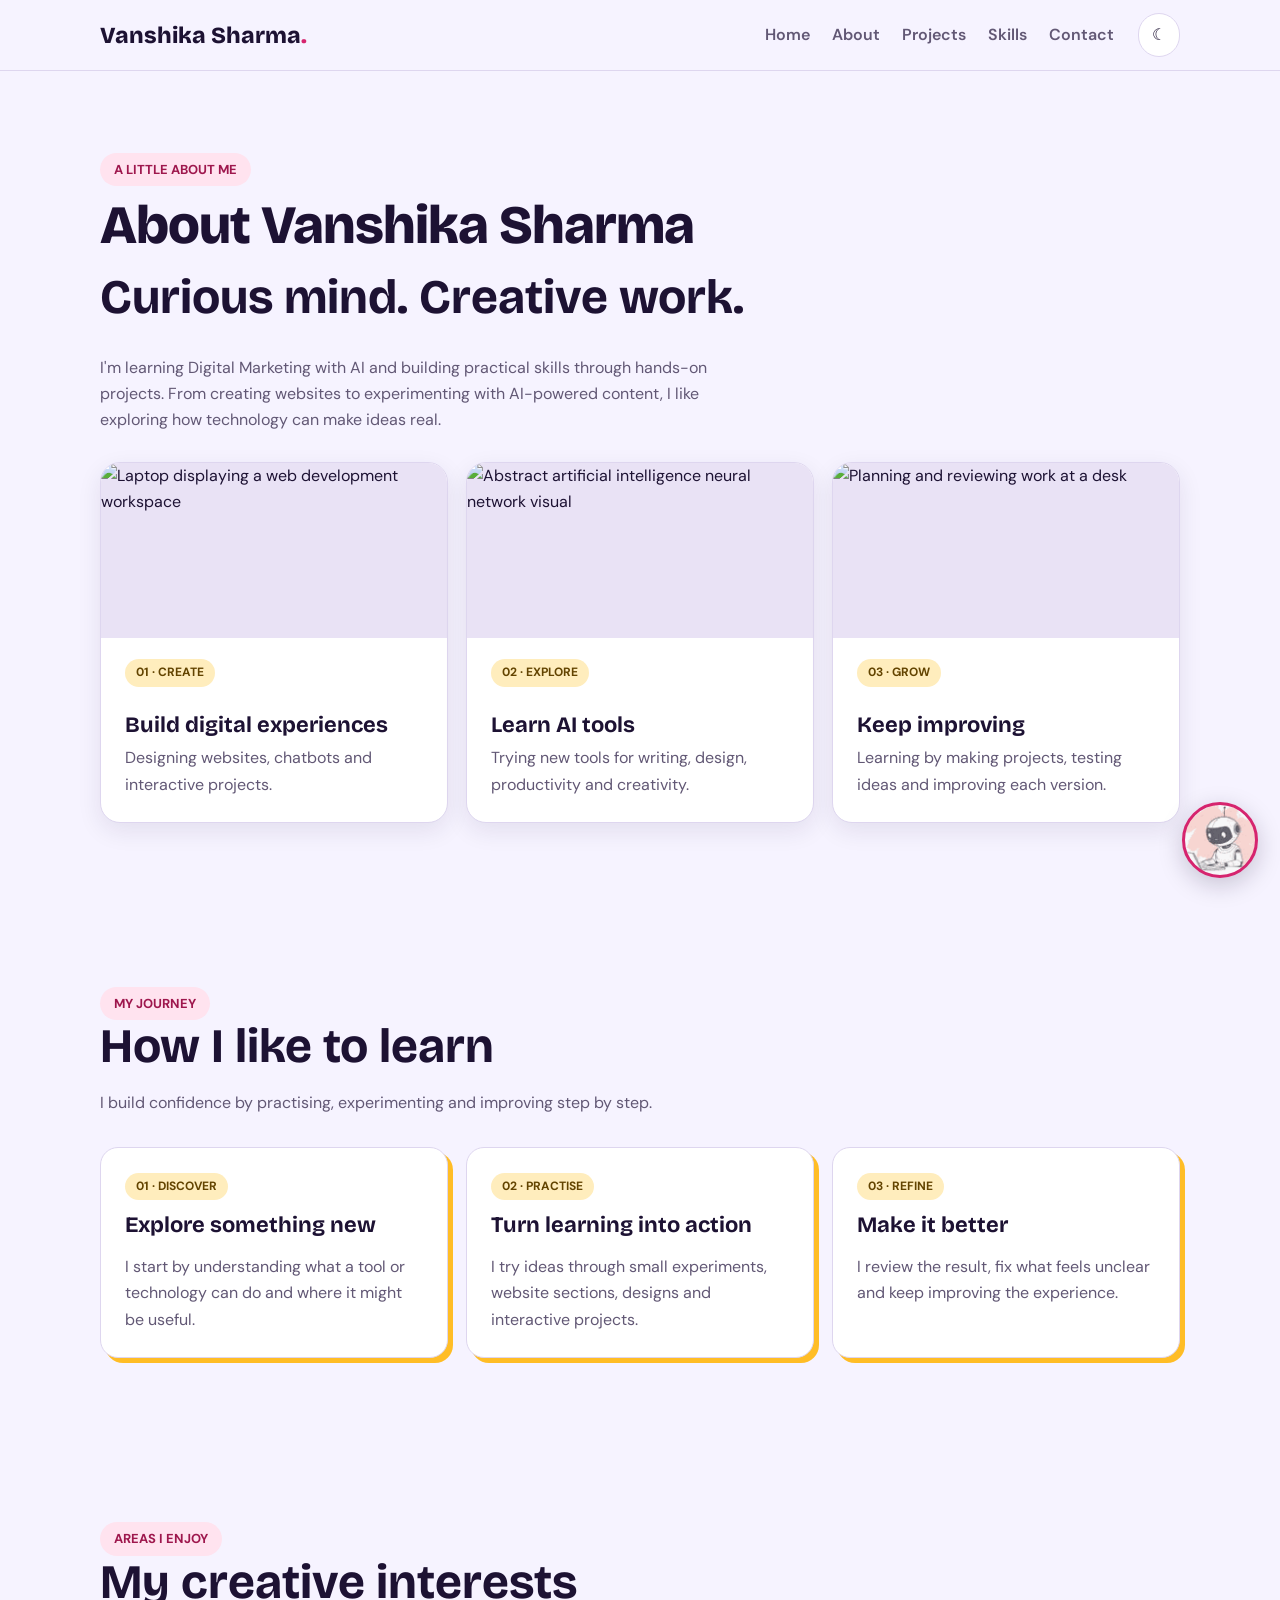
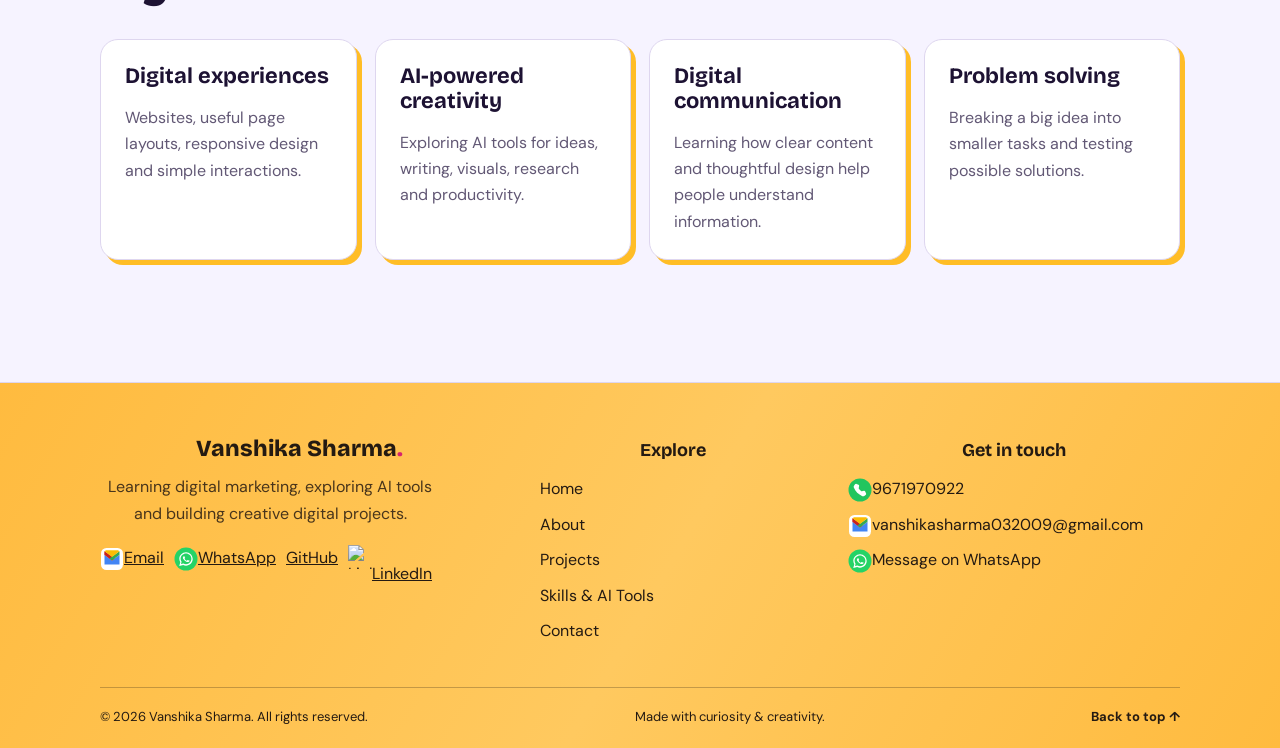
==== commit 82cc45be: "Use official LinkedIn icon in portfolio footer" ====
--- a/about.html
+++ b/about.html
@@ -114,7 +114,7 @@
     </div>
   </div></section>
 <section class="extra-section soft-section"><div class="wrap"><div class="section-head"><span class="eyebrow">MY JOURNEY</span><h2>How I like to learn</h2><p class="muted">I build confidence by practising, experimenting and improving step by step.</p></div><div class="cards"><article class="card"><span class="tag">01 · DISCOVER</span><h3>Explore something new</h3><p>I start by understanding what a tool or technology can do and where it might be useful.</p></article><article class="card"><span class="tag">02 · PRACTISE</span><h3>Turn learning into action</h3><p>I try ideas through small experiments, website sections, designs and interactive projects.</p></article><article class="card"><span class="tag">03 · REFINE</span><h3>Make it better</h3><p>I review the result, fix what feels unclear and keep improving the experience.</p></article></div></div></section>
-<section class="extra-section"><div class="wrap"><div class="section-head"><span class="eyebrow">AREAS I ENJOY</span><h2>My creative interests</h2></div><div class="cards"><article class="card"><h3>Digital experiences</h3><p>Websites, useful page layouts, responsive design and simple interactions.</p></article><article class="card"><h3>AI-powered creativity</h3><p>Exploring AI tools for ideas, writing, visuals, research and productivity.</p></article><article class="card"><h3>Digital communication</h3><p>Learning how clear content and thoughtful design help people understand information.</p></article><article class="card"><h3>Problem solving</h3><p>Breaking a big idea into smaller tasks and testing possible solutions.</p></article></div></div></section></main><footer class="site-footer"><div class="wrap footer-grid"><div class="footer-brand"><a class="logo" href="index.html">Vanshika Sharma<span style="color:var(--accent)">.</span></a><p>Learning digital marketing, exploring AI tools and building creative digital projects.</p><div class="footer-social"><a href="mailto:vanshikasharma032009@gmail.com"><svg class="footer-contact-icon app-icon" viewBox="0 0 48 48" aria-hidden="true"><rect x="2" y="2" width="44" height="44" rx="11" fill="#fff"/><path fill="#4285F4" d="M9 15.5 24 27l15-11.5V35H9z"/><path fill="#EA4335" d="M9 15.5 24 27l5.2-4L9 8.5z"/><path fill="#C5221F" d="M9 15.5 24 27l5.2-4L9 8.5z"/><path fill="#34A853" d="M39 15.5 24 27l-5.2-4L39 8.5z"/><path fill="#FBBC04" d="M9 8.5 24 20l15-11.5-3-2.2H12z"/></svg>Email</a><a href="https://wa.me/919671970922" target="_blank" rel="noopener"><svg class="footer-contact-icon app-icon" viewBox="0 0 48 48" aria-hidden="true"><circle cx="24" cy="24" r="23" fill="#25D366"/><path fill="#fff" d="M24 10.5c-7.4 0-13.4 5.9-13.4 13.2 0 2.5.7 4.8 2 6.8l-2.1 7.7 7.9-2.1c1.7.9 3.6 1.3 5.6 1.3 7.4 0 13.4-5.9 13.4-13.2S31.4 10.5 24 10.5Zm0 23.9c-1.8 0-3.5-.5-5-1.4l-.4-.2-4.6 1.2 1.2-4.4-.3-.5a10.7 10.7 0 0 1-1.7-5.4c0-5.9 4.9-10.7 10.8-10.7s10.8 4.8 10.8 10.7S30 34.4 24 34.4Z"/><path fill="#fff" d="M30 26.9c-.3-.2-1.9-.9-2.2-1-.3-.1-.5-.2-.7.2-.2.3-.8 1-1 1.2-.2.2-.4.2-.7.1-.3-.2-1.3-.5-2.5-1.6-.9-.8-1.5-1.8-1.7-2.1-.2-.3 0-.5.1-.7l.5-.6c.2-.2.2-.3.3-.6.1-.2 0-.4 0-.6-.1-.2-.7-1.7-1-2.3-.2-.6-.5-.5-.7-.5h-.6c-.2 0-.6.1-.9.4-.3.3-1.2 1.1-1.2 2.6s1.2 3 1.4 3.2c.2.2 2.3 3.5 5.6 4.8.8.3 1.4.5 1.9.6.8.2 1.5.2 2.1.1.7-.1 1.9-.8 2.2-1.5.3-.7.3-1.3.2-1.5-.1-.1-.3-.2-.6-.3Z"/></svg>WhatsApp</a><a href="https://github.com/vanshikasharma032009-cyber" target="_blank" rel="noopener">GitHub</a><a href="https://www.linkedin.com/in/vanshika-sharma-970307414/" target="_blank" rel="noopener noreferrer" aria-label="LinkedIn profile"><svg class="footer-contact-icon app-icon" viewBox="0 0 48 48" aria-hidden="true"><rect width="48" height="48" rx="8" fill="#0A66C2"/><path fill="#fff" d="M13.2 18.2H7.8V40h5.4V18.2ZM10.5 7a3.1 3.1 0 1 0 0 6.2 3.1 3.1 0 0 0 0-6.2ZM40.2 26.5c0-6.6-3.5-9.7-8.2-9.7-3.8 0-5.5 2.1-6.4 3.6v-2.2h-5.4V40h5.4V27.9c0-3.2.6-6.3 4.6-6.3s4.1 3.7 4.1 6.5V40h5.4l.5-13.5Z"/></svg>LinkedIn</a></div></div><div><h3>Explore</h3><a href="index.html">Home</a><a href="about.html">About</a><a href="projects.html">Projects</a><a href="skills.html">Skills & AI Tools</a><a href="contact.html">Contact</a></div><div><h3>Get in touch</h3><a class="footer-contact-link" href="tel:+919671970922"><svg class="footer-contact-icon app-icon" viewBox="0 0 48 48" aria-hidden="true"><circle cx="24" cy="24" r="23" fill="#22C55E"/><path fill="#fff" d="M16.1 11.5c-.8 0-1.6.4-2.1 1.1l-2 2.8c-.8 1.1-.9 2.5-.4 3.8 3.1 7.8 9.3 14 17.1 17.1 1.3.5 2.7.4 3.8-.4l2.8-2c.9-.7 1.3-1.8.9-2.8l-1.8-4.2c-.4-.9-1.4-1.4-2.4-1.2l-4.1.8a2 2 0 0 1-1.8-.5l-4.1-4.1a2 2 0 0 1-.5-1.8l.8-4.1c.2-1-.3-2-1.2-2.4l-4.2-1.8c-.3-.2-.6-.3-.8-.3Z"/></svg>9671970922</a><a class="footer-contact-link" href="mailto:vanshikasharma032009@gmail.com"><svg class="footer-contact-icon app-icon" viewBox="0 0 48 48" aria-hidden="true"><rect x="2" y="2" width="44" height="44" rx="11" fill="#fff"/><path fill="#4285F4" d="M9 15.5 24 27l15-11.5V35H9z"/><path fill="#EA4335" d="M9 15.5 24 27l5.2-4L9 8.5z"/><path fill="#C5221F" d="M9 15.5 24 27l5.2-4L9 8.5z"/><path fill="#34A853" d="M39 15.5 24 27l-5.2-4L39 8.5z"/><path fill="#FBBC04" d="M9 8.5 24 20l15-11.5-3-2.2H12z"/></svg>vanshikasharma032009@gmail.com</a><a class="footer-contact-link" href="https://wa.me/919671970922" target="_blank" rel="noopener"><svg class="footer-contact-icon app-icon" viewBox="0 0 48 48" aria-hidden="true"><circle cx="24" cy="24" r="23" fill="#25D366"/><path fill="#fff" d="M24 10.5c-7.4 0-13.4 5.9-13.4 13.2 0 2.5.7 4.8 2 6.8l-2.1 7.7 7.9-2.1c1.7.9 3.6 1.3 5.6 1.3 7.4 0 13.4-5.9 13.4-13.2S31.4 10.5 24 10.5Zm0 23.9c-1.8 0-3.5-.5-5-1.4l-.4-.2-4.6 1.2 1.2-4.4-.3-.5a10.7 10.7 0 0 1-1.7-5.4c0-5.9 4.9-10.7 10.8-10.7s10.8 4.8 10.8 10.7S30 34.4 24 34.4Z"/><path fill="#fff" d="M30 26.9c-.3-.2-1.9-.9-2.2-1-.3-.1-.5-.2-.7.2-.2.3-.8 1-1 1.2-.2.2-.4.2-.7.1-.3-.2-1.3-.5-2.5-1.6-.9-.8-1.5-1.8-1.7-2.1-.2-.3 0-.5.1-.7l.5-.6c.2-.2.2-.3.3-.6.1-.2 0-.4 0-.6-.1-.2-.7-1.7-1-2.3-.2-.6-.5-.5-.7-.5h-.6c-.2 0-.6.1-.9.4-.3.3-1.2 1.1-1.2 2.6s1.2 3 1.4 3.2c.2.2 2.3 3.5 5.6 4.8.8.3 1.4.5 1.9.6.8.2 1.5.2 2.1.1.7-.1 1.9-.8 2.2-1.5.3-.7.3-1.3.2-1.5-.1-.1-.3-.2-.6-.3Z"/></svg>Message on WhatsApp</a></div></div><div class="wrap footer-bottom"><span>© <span id="year"></span> Vanshika Sharma. All rights reserved.</span><span>Made with curiosity & creativity.</span><a href="#top">Back to top ↑</a></div></footer><script>
+<section class="extra-section"><div class="wrap"><div class="section-head"><span class="eyebrow">AREAS I ENJOY</span><h2>My creative interests</h2></div><div class="cards"><article class="card"><h3>Digital experiences</h3><p>Websites, useful page layouts, responsive design and simple interactions.</p></article><article class="card"><h3>AI-powered creativity</h3><p>Exploring AI tools for ideas, writing, visuals, research and productivity.</p></article><article class="card"><h3>Digital communication</h3><p>Learning how clear content and thoughtful design help people understand information.</p></article><article class="card"><h3>Problem solving</h3><p>Breaking a big idea into smaller tasks and testing possible solutions.</p></article></div></div></section></main><footer class="site-footer"><div class="wrap footer-grid"><div class="footer-brand"><a class="logo" href="index.html">Vanshika Sharma<span style="color:var(--accent)">.</span></a><p>Learning digital marketing, exploring AI tools and building creative digital projects.</p><div class="footer-social"><a href="mailto:vanshikasharma032009@gmail.com"><svg class="footer-contact-icon app-icon" viewBox="0 0 48 48" aria-hidden="true"><rect x="2" y="2" width="44" height="44" rx="11" fill="#fff"/><path fill="#4285F4" d="M9 15.5 24 27l15-11.5V35H9z"/><path fill="#EA4335" d="M9 15.5 24 27l5.2-4L9 8.5z"/><path fill="#C5221F" d="M9 15.5 24 27l5.2-4L9 8.5z"/><path fill="#34A853" d="M39 15.5 24 27l-5.2-4L39 8.5z"/><path fill="#FBBC04" d="M9 8.5 24 20l15-11.5-3-2.2H12z"/></svg>Email</a><a href="https://wa.me/919671970922" target="_blank" rel="noopener"><svg class="footer-contact-icon app-icon" viewBox="0 0 48 48" aria-hidden="true"><circle cx="24" cy="24" r="23" fill="#25D366"/><path fill="#fff" d="M24 10.5c-7.4 0-13.4 5.9-13.4 13.2 0 2.5.7 4.8 2 6.8l-2.1 7.7 7.9-2.1c1.7.9 3.6 1.3 5.6 1.3 7.4 0 13.4-5.9 13.4-13.2S31.4 10.5 24 10.5Zm0 23.9c-1.8 0-3.5-.5-5-1.4l-.4-.2-4.6 1.2 1.2-4.4-.3-.5a10.7 10.7 0 0 1-1.7-5.4c0-5.9 4.9-10.7 10.8-10.7s10.8 4.8 10.8 10.7S30 34.4 24 34.4Z"/><path fill="#fff" d="M30 26.9c-.3-.2-1.9-.9-2.2-1-.3-.1-.5-.2-.7.2-.2.3-.8 1-1 1.2-.2.2-.4.2-.7.1-.3-.2-1.3-.5-2.5-1.6-.9-.8-1.5-1.8-1.7-2.1-.2-.3 0-.5.1-.7l.5-.6c.2-.2.2-.3.3-.6.1-.2 0-.4 0-.6-.1-.2-.7-1.7-1-2.3-.2-.6-.5-.5-.7-.5h-.6c-.2 0-.6.1-.9.4-.3.3-1.2 1.1-1.2 2.6s1.2 3 1.4 3.2c.2.2 2.3 3.5 5.6 4.8.8.3 1.4.5 1.9.6.8.2 1.5.2 2.1.1.7-.1 1.9-.8 2.2-1.5.3-.7.3-1.3.2-1.5-.1-.1-.3-.2-.6-.3Z"/></svg>WhatsApp</a><a href="https://github.com/vanshikasharma032009-cyber" target="_blank" rel="noopener">GitHub</a><a href="https://www.linkedin.com/in/vanshika-sharma-970307414/" target="_blank" rel="noopener noreferrer" aria-label="LinkedIn profile"><img src="https://cdn.simpleicons.org/linkedin/0A66C2" alt="LinkedIn" width="24" height="24" style="width:24px;height:24px;display:inline-block;object-fit:contain">LinkedIn</a></div></div><div><h3>Explore</h3><a href="index.html">Home</a><a href="about.html">About</a><a href="projects.html">Projects</a><a href="skills.html">Skills & AI Tools</a><a href="contact.html">Contact</a></div><div><h3>Get in touch</h3><a class="footer-contact-link" href="tel:+919671970922"><svg class="footer-contact-icon app-icon" viewBox="0 0 48 48" aria-hidden="true"><circle cx="24" cy="24" r="23" fill="#22C55E"/><path fill="#fff" d="M16.1 11.5c-.8 0-1.6.4-2.1 1.1l-2 2.8c-.8 1.1-.9 2.5-.4 3.8 3.1 7.8 9.3 14 17.1 17.1 1.3.5 2.7.4 3.8-.4l2.8-2c.9-.7 1.3-1.8.9-2.8l-1.8-4.2c-.4-.9-1.4-1.4-2.4-1.2l-4.1.8a2 2 0 0 1-1.8-.5l-4.1-4.1a2 2 0 0 1-.5-1.8l.8-4.1c.2-1-.3-2-1.2-2.4l-4.2-1.8c-.3-.2-.6-.3-.8-.3Z"/></svg>9671970922</a><a class="footer-contact-link" href="mailto:vanshikasharma032009@gmail.com"><svg class="footer-contact-icon app-icon" viewBox="0 0 48 48" aria-hidden="true"><rect x="2" y="2" width="44" height="44" rx="11" fill="#fff"/><path fill="#4285F4" d="M9 15.5 24 27l15-11.5V35H9z"/><path fill="#EA4335" d="M9 15.5 24 27l5.2-4L9 8.5z"/><path fill="#C5221F" d="M9 15.5 24 27l5.2-4L9 8.5z"/><path fill="#34A853" d="M39 15.5 24 27l-5.2-4L39 8.5z"/><path fill="#FBBC04" d="M9 8.5 24 20l15-11.5-3-2.2H12z"/></svg>vanshikasharma032009@gmail.com</a><a class="footer-contact-link" href="https://wa.me/919671970922" target="_blank" rel="noopener"><svg class="footer-contact-icon app-icon" viewBox="0 0 48 48" aria-hidden="true"><circle cx="24" cy="24" r="23" fill="#25D366"/><path fill="#fff" d="M24 10.5c-7.4 0-13.4 5.9-13.4 13.2 0 2.5.7 4.8 2 6.8l-2.1 7.7 7.9-2.1c1.7.9 3.6 1.3 5.6 1.3 7.4 0 13.4-5.9 13.4-13.2S31.4 10.5 24 10.5Zm0 23.9c-1.8 0-3.5-.5-5-1.4l-.4-.2-4.6 1.2 1.2-4.4-.3-.5a10.7 10.7 0 0 1-1.7-5.4c0-5.9 4.9-10.7 10.8-10.7s10.8 4.8 10.8 10.7S30 34.4 24 34.4Z"/><path fill="#fff" d="M30 26.9c-.3-.2-1.9-.9-2.2-1-.3-.1-.5-.2-.7.2-.2.3-.8 1-1 1.2-.2.2-.4.2-.7.1-.3-.2-1.3-.5-2.5-1.6-.9-.8-1.5-1.8-1.7-2.1-.2-.3 0-.5.1-.7l.5-.6c.2-.2.2-.3.3-.6.1-.2 0-.4 0-.6-.1-.2-.7-1.7-1-2.3-.2-.6-.5-.5-.7-.5h-.6c-.2 0-.6.1-.9.4-.3.3-1.2 1.1-1.2 2.6s1.2 3 1.4 3.2c.2.2 2.3 3.5 5.6 4.8.8.3 1.4.5 1.9.6.8.2 1.5.2 2.1.1.7-.1 1.9-.8 2.2-1.5.3-.7.3-1.3.2-1.5-.1-.1-.3-.2-.6-.3Z"/></svg>Message on WhatsApp</a></div></div><div class="wrap footer-bottom"><span>© <span id="year"></span> Vanshika Sharma. All rights reserved.</span><span>Made with curiosity & creativity.</span><a href="#top">Back to top ↑</a></div></footer><script>
   const words=["Digital Marketer","AI Content Creator","Website Builder","Chatbot Maker"];
   let wi=0,ci=0,del=false;const typed=document.getElementById("type");
   function typeLoop(){const word=words[wi];ci+=del?-1:1;typed.textContent=word.slice(0,ci);let delay=del?45:90;if(!del&&ci===word.length){del=true;delay=1300}else if(del&&ci===0){del=false;wi=(wi+1)%words.length;delay=250}setTimeout(typeLoop,delay)}
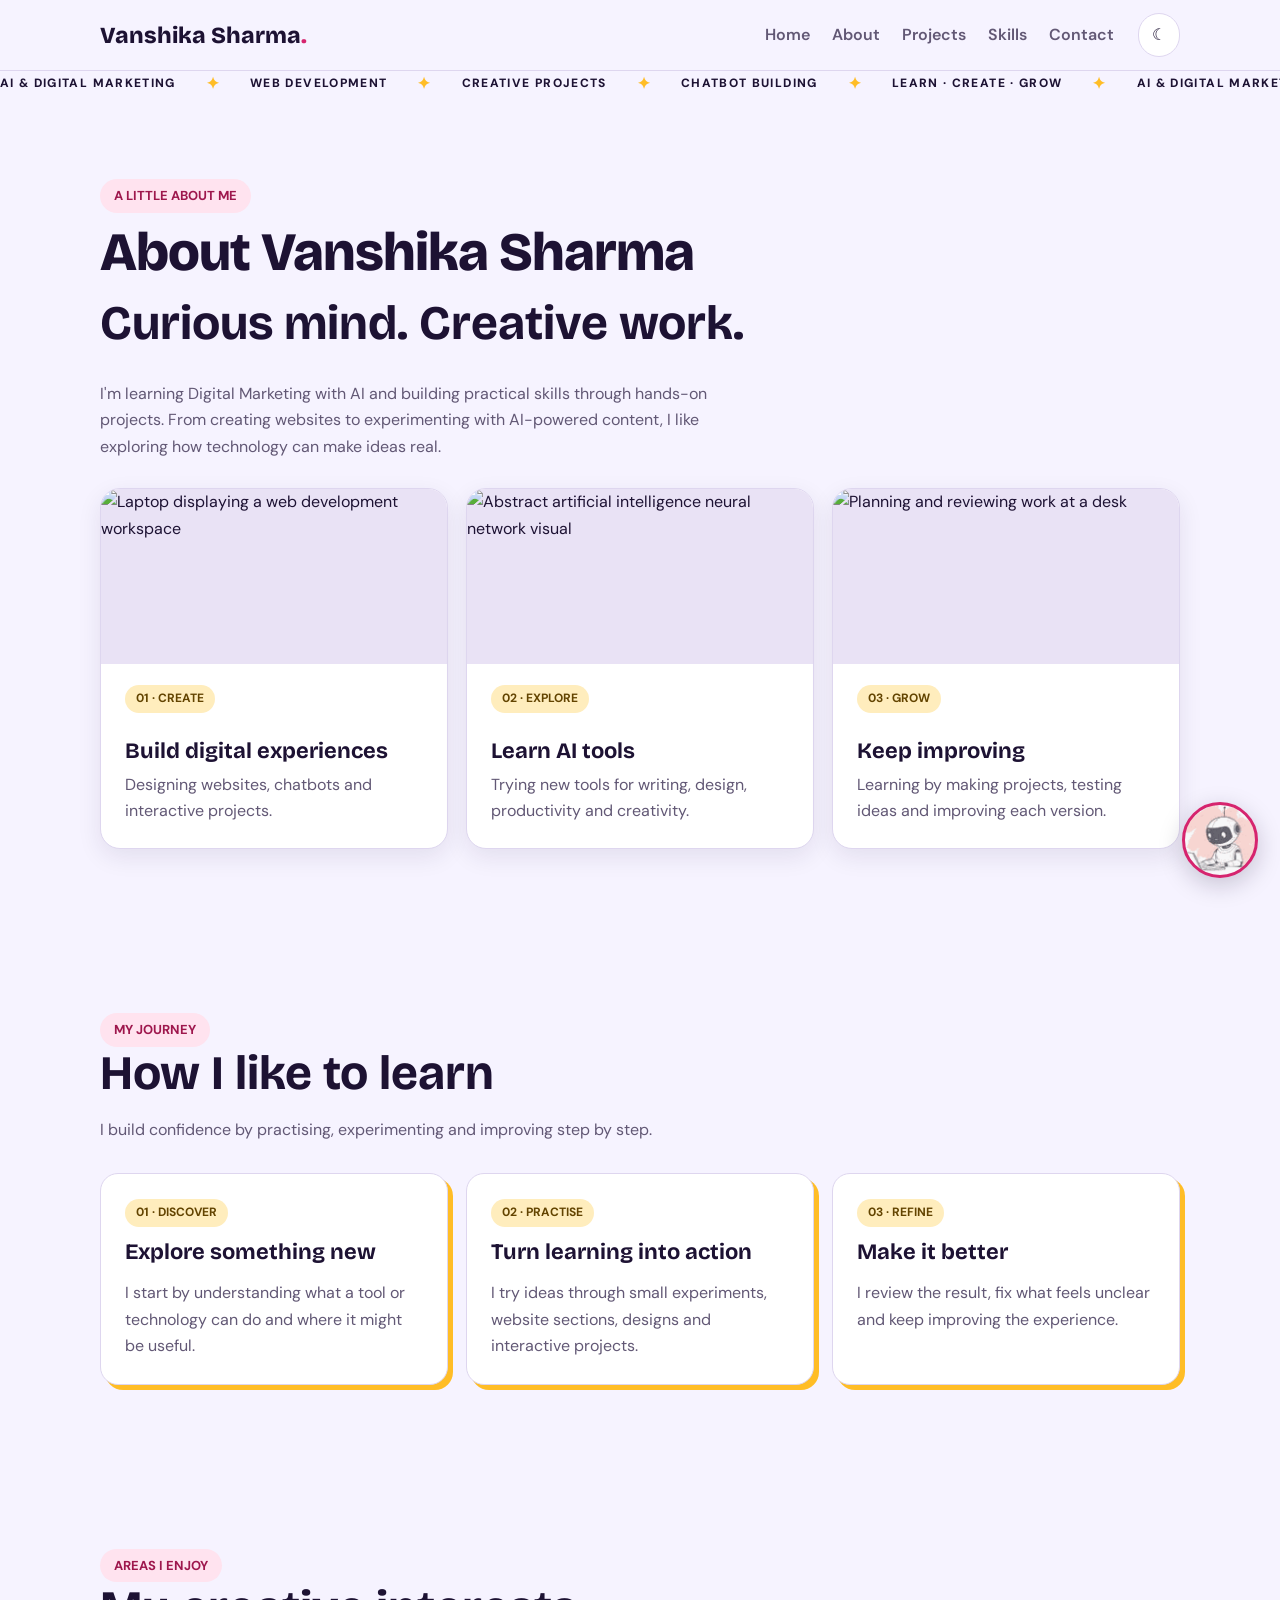
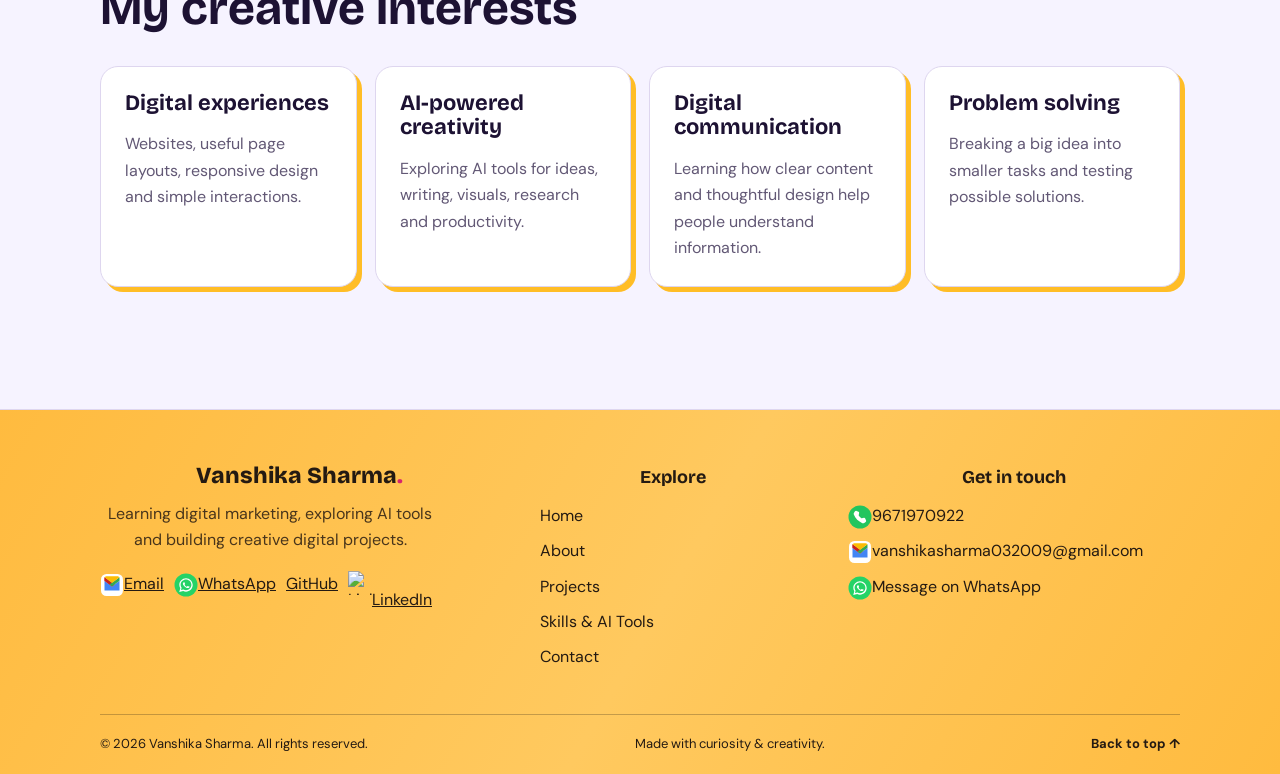
==== commit 9a884b49: "Add top scrolling portfolio marquee and hide unavailable tool logos" ====
--- a/about.html
+++ b/about.html
@@ -104,7 +104,15 @@
     .site-footer .footer-social a{border-color:#241A1266}
     .site-footer .footer-bottom{border-top-color:#241A1244}
 
-    .app-icon{width:24px!important;height:24px!important;flex:0 0 24px;vertical-align:middle;display:inline-block}\n</style></head><body><header><nav class="wrap"><a class="logo" href="index.html">Vanshika Sharma<span style="color:var(--accent)">.</span></a><div class="navlinks"><a  href="index.html">Home</a><a aria-current="page" href="about.html">About</a><a  href="projects.html">Projects</a><a  href="skills.html">Skills</a><a  href="contact.html">Contact</a></div><button id="theme" type="button" aria-label="Toggle color theme">☾</button></nav></header><main class="page-main" id="top"><section id="about"><div class="wrap">
+    .app-icon{width:24px!important;height:24px!important;flex:0 0 24px;vertical-align:middle;display:inline-block}\n
+    /* Single-line portfolio marquee at the top */
+    .top-marquee{overflow:hidden;white-space:nowrap;background:#241a12;color:#fff;padding:9px 0;border-bottom:2px solid var(--accent)}
+    .top-marquee-track{display:flex;width:max-content;animation:portfolio-marquee 30s linear infinite}
+    .top-marquee-group{display:flex;align-items:center;gap:30px;padding-right:30px;font-size:12px;font-weight:800;letter-spacing:1.35px}
+    .top-marquee .spark{color:#ffbd26;font-size:16px}
+    @keyframes portfolio-marquee{to{transform:translateX(-50%)}}
+    @media(prefers-reduced-motion:reduce){.top-marquee-track{animation:none}}
+</style></head><body><header><nav class="wrap"><a class="logo" href="index.html">Vanshika Sharma<span style="color:var(--accent)">.</span></a><div class="navlinks"><a  href="index.html">Home</a><a aria-current="page" href="about.html">About</a><a  href="projects.html">Projects</a><a  href="skills.html">Skills</a><a  href="contact.html">Contact</a></div><button id="theme" type="button" aria-label="Toggle color theme">☾</button></nav></header><div class="top-marquee" aria-label="Portfolio highlights"><div class="top-marquee-track"><div class="top-marquee-group"><span>AI & DIGITAL MARKETING</span><span class="spark">✦</span><span>WEB DEVELOPMENT</span><span class="spark">✦</span><span>CREATIVE PROJECTS</span><span class="spark">✦</span><span>CHATBOT BUILDING</span><span class="spark">✦</span><span>LEARN · CREATE · GROW</span><span class="spark">✦</span></div><div class="top-marquee-group" aria-hidden="true"><span>AI & DIGITAL MARKETING</span><span class="spark">✦</span><span>WEB DEVELOPMENT</span><span class="spark">✦</span><span>CREATIVE PROJECTS</span><span class="spark">✦</span><span>CHATBOT BUILDING</span><span class="spark">✦</span><span>LEARN · CREATE · GROW</span><span class="spark">✦</span></div></div></div><main class="page-main" id="top"><section id="about"><div class="wrap">
     <div class="section-head"><span class="eyebrow">A LITTLE ABOUT ME</span><h1 class="page-title">About Vanshika Sharma</h1><h2>Curious mind. Creative work.</h2></div>
     <p class="muted">I'm learning Digital Marketing with AI and building practical skills through hands-on projects. From creating websites to experimenting with AI-powered content, I like exploring how technology can make ideas real.</p>
     <div class="cards about-feature-cards" style="margin-top:28px">
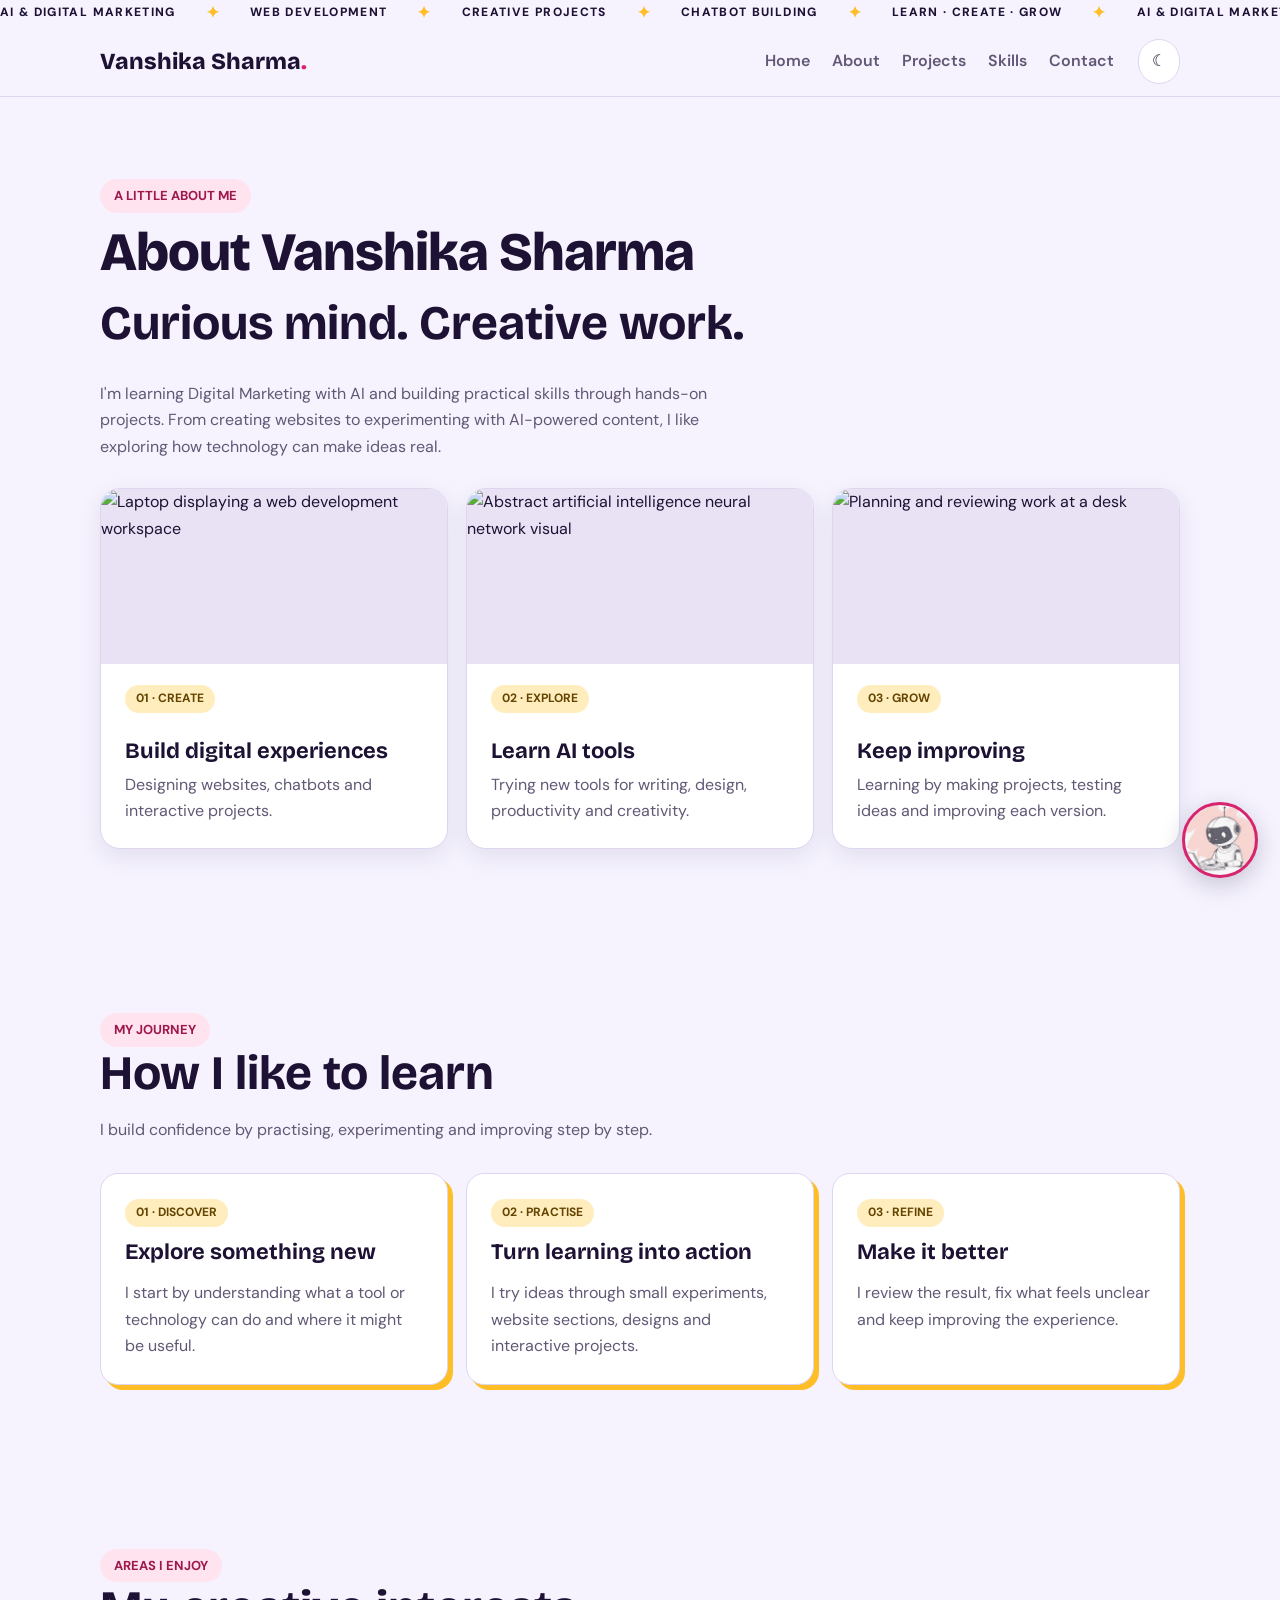
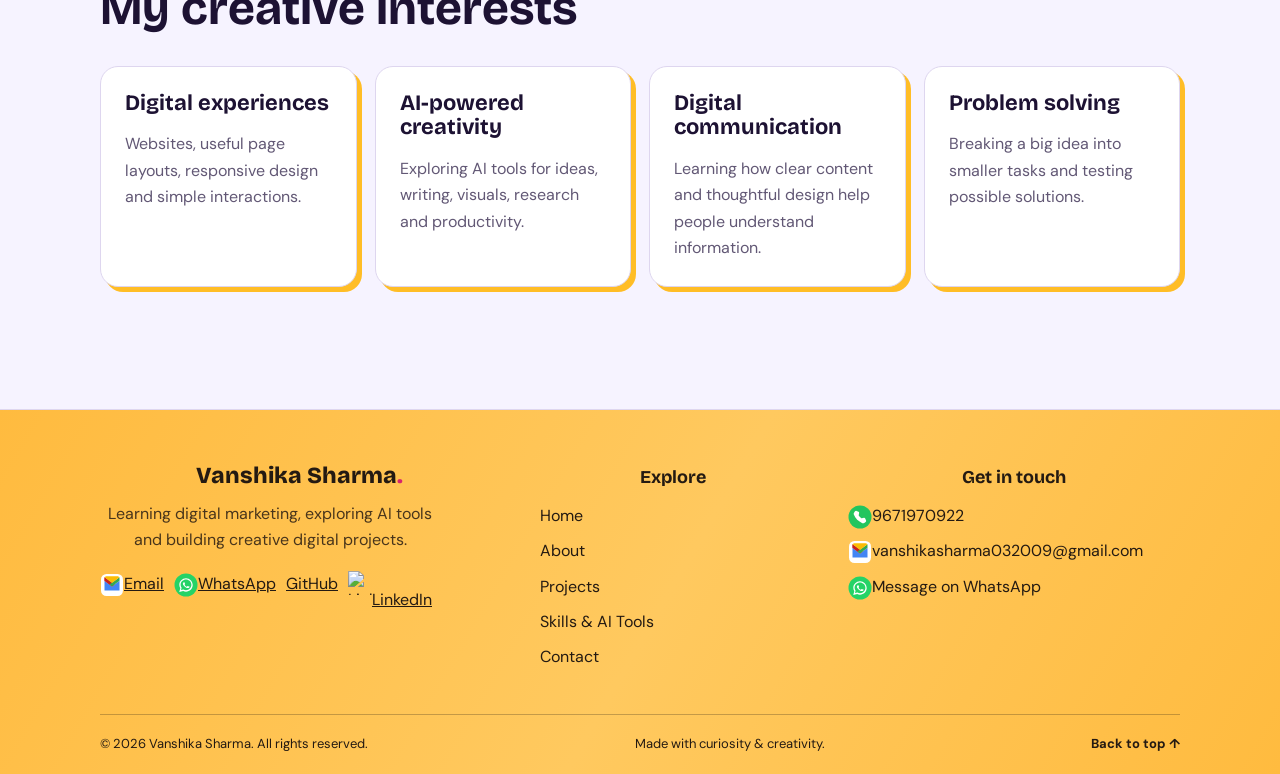
==== commit ae67a2b2: "Move portfolio marquee above navigation and clean unavailable images" ====
--- a/about.html
+++ b/about.html
@@ -106,13 +106,13 @@
 
     .app-icon{width:24px!important;height:24px!important;flex:0 0 24px;vertical-align:middle;display:inline-block}\n
     /* Single-line portfolio marquee at the top */
-    .top-marquee{overflow:hidden;white-space:nowrap;background:#241a12;color:#fff;padding:9px 0;border-bottom:2px solid var(--accent)}
+    .top-marquee{position:relative;z-index:11;width:100%;overflow:hidden;white-space:nowrap;background:#241a12;color:#fff;padding:9px 0;border-bottom:2px solid var(--accent)}
     .top-marquee-track{display:flex;width:max-content;animation:portfolio-marquee 30s linear infinite}
     .top-marquee-group{display:flex;align-items:center;gap:30px;padding-right:30px;font-size:12px;font-weight:800;letter-spacing:1.35px}
     .top-marquee .spark{color:#ffbd26;font-size:16px}
     @keyframes portfolio-marquee{to{transform:translateX(-50%)}}
     @media(prefers-reduced-motion:reduce){.top-marquee-track{animation:none}}
-</style></head><body><header><nav class="wrap"><a class="logo" href="index.html">Vanshika Sharma<span style="color:var(--accent)">.</span></a><div class="navlinks"><a  href="index.html">Home</a><a aria-current="page" href="about.html">About</a><a  href="projects.html">Projects</a><a  href="skills.html">Skills</a><a  href="contact.html">Contact</a></div><button id="theme" type="button" aria-label="Toggle color theme">☾</button></nav></header><div class="top-marquee" aria-label="Portfolio highlights"><div class="top-marquee-track"><div class="top-marquee-group"><span>AI & DIGITAL MARKETING</span><span class="spark">✦</span><span>WEB DEVELOPMENT</span><span class="spark">✦</span><span>CREATIVE PROJECTS</span><span class="spark">✦</span><span>CHATBOT BUILDING</span><span class="spark">✦</span><span>LEARN · CREATE · GROW</span><span class="spark">✦</span></div><div class="top-marquee-group" aria-hidden="true"><span>AI & DIGITAL MARKETING</span><span class="spark">✦</span><span>WEB DEVELOPMENT</span><span class="spark">✦</span><span>CREATIVE PROJECTS</span><span class="spark">✦</span><span>CHATBOT BUILDING</span><span class="spark">✦</span><span>LEARN · CREATE · GROW</span><span class="spark">✦</span></div></div></div><main class="page-main" id="top"><section id="about"><div class="wrap">
+</style></head><body><div class="top-marquee" aria-label="Portfolio highlights"><div class="top-marquee-track"><div class="top-marquee-group"><span>AI & DIGITAL MARKETING</span><span class="spark">✦</span><span>WEB DEVELOPMENT</span><span class="spark">✦</span><span>CREATIVE PROJECTS</span><span class="spark">✦</span><span>CHATBOT BUILDING</span><span class="spark">✦</span><span>LEARN · CREATE · GROW</span><span class="spark">✦</span></div><div class="top-marquee-group" aria-hidden="true"><span>AI & DIGITAL MARKETING</span><span class="spark">✦</span><span>WEB DEVELOPMENT</span><span class="spark">✦</span><span>CREATIVE PROJECTS</span><span class="spark">✦</span><span>CHATBOT BUILDING</span><span class="spark">✦</span><span>LEARN · CREATE · GROW</span><span class="spark">✦</span></div></div></div><header><nav class="wrap"><a class="logo" href="index.html">Vanshika Sharma<span style="color:var(--accent)">.</span></a><div class="navlinks"><a  href="index.html">Home</a><a aria-current="page" href="about.html">About</a><a  href="projects.html">Projects</a><a  href="skills.html">Skills</a><a  href="contact.html">Contact</a></div><button id="theme" type="button" aria-label="Toggle color theme">☾</button></nav></header><main class="page-main" id="top"><section id="about"><div class="wrap">
     <div class="section-head"><span class="eyebrow">A LITTLE ABOUT ME</span><h1 class="page-title">About Vanshika Sharma</h1><h2>Curious mind. Creative work.</h2></div>
     <p class="muted">I'm learning Digital Marketing with AI and building practical skills through hands-on projects. From creating websites to experimenting with AI-powered content, I like exploring how technology can make ideas real.</p>
     <div class="cards about-feature-cards" style="margin-top:28px">
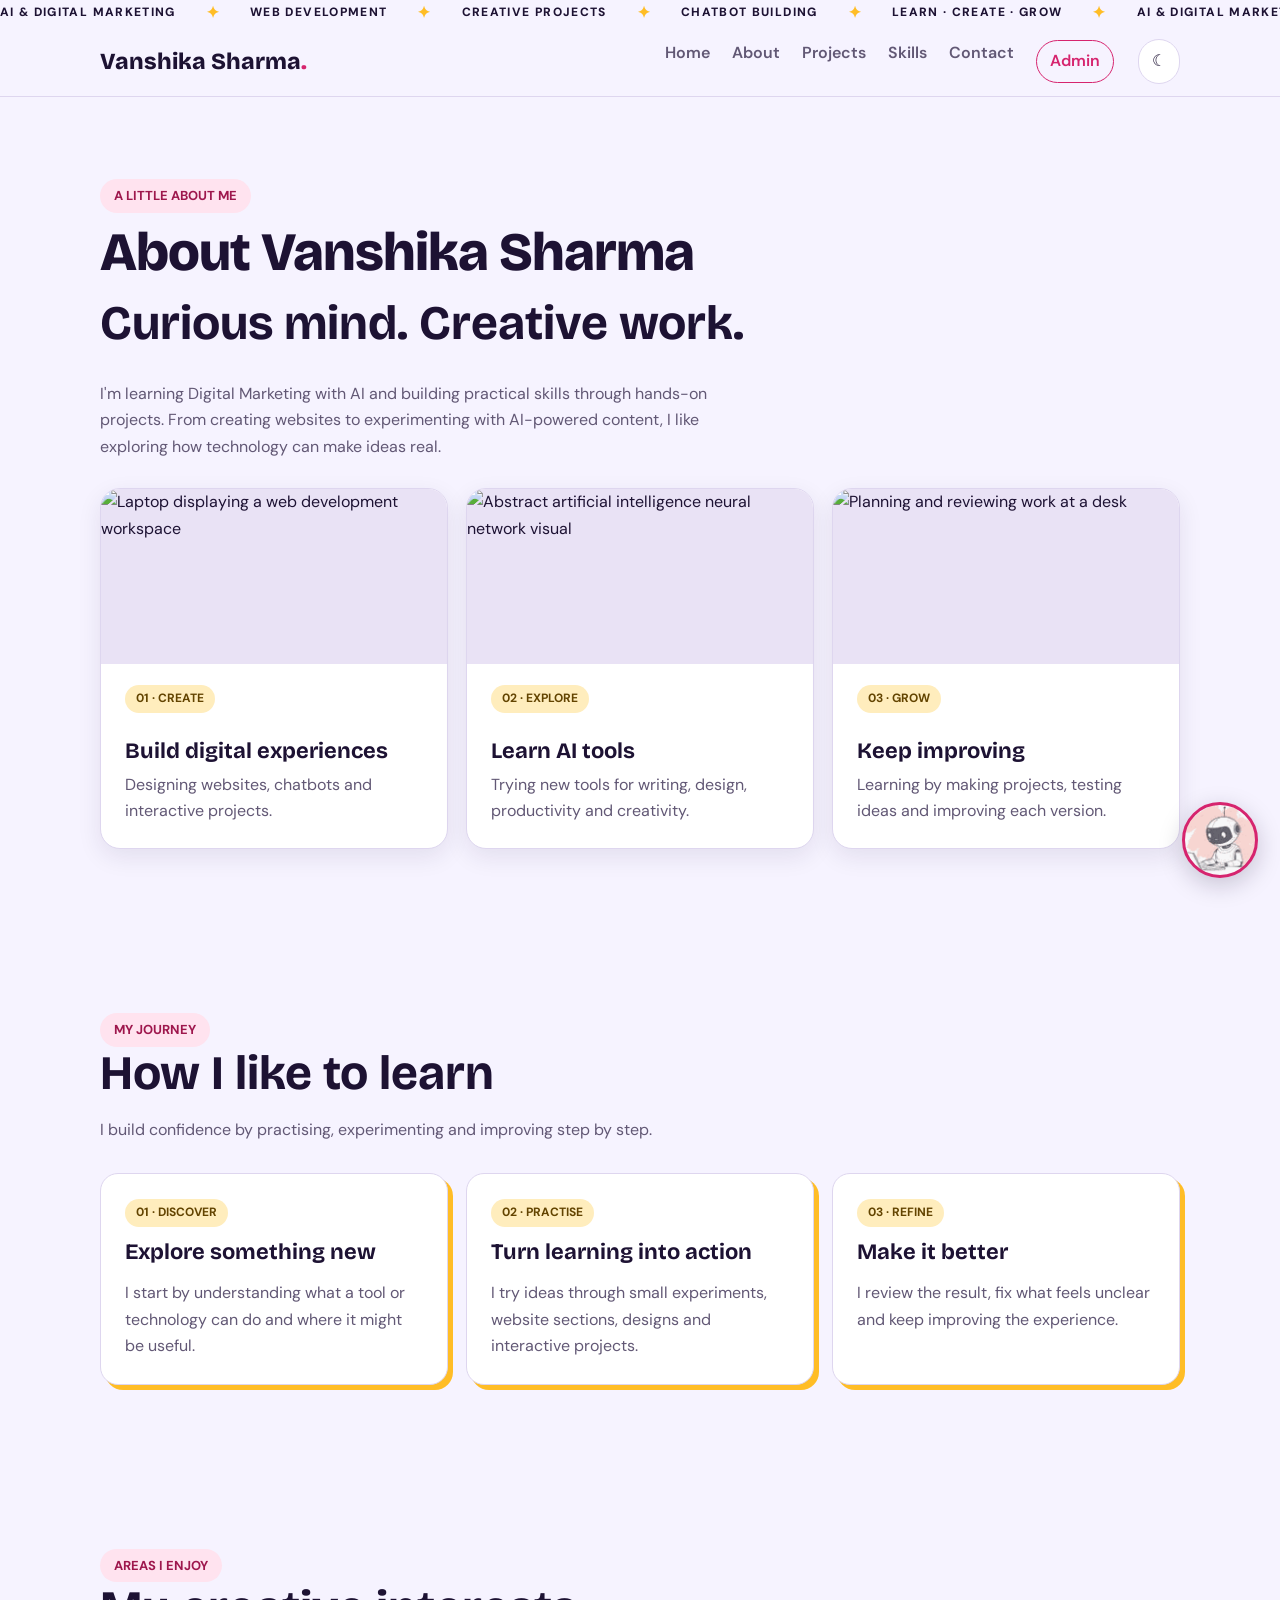
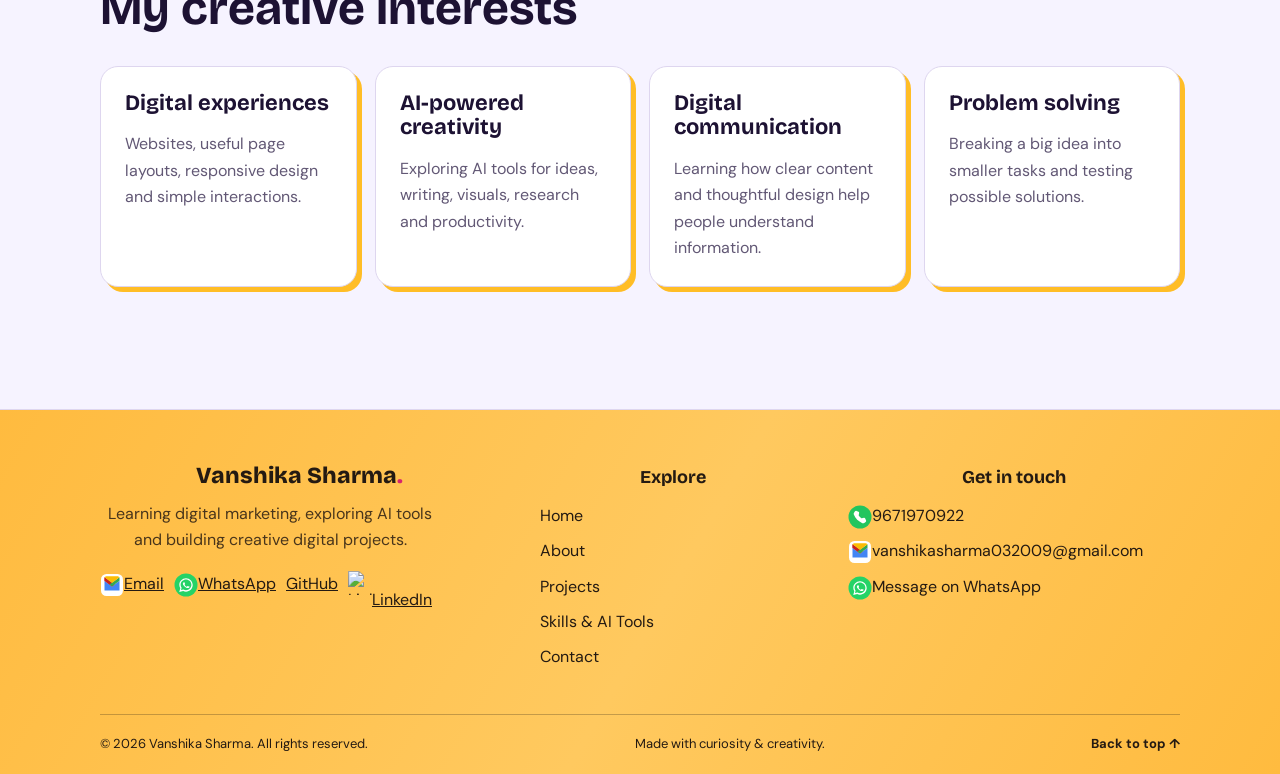
==== commit 1add0736: "Add Admin Panel navigation link" ====
--- a/about.html
+++ b/about.html
@@ -112,7 +112,7 @@
     .top-marquee .spark{color:#ffbd26;font-size:16px}
     @keyframes portfolio-marquee{to{transform:translateX(-50%)}}
     @media(prefers-reduced-motion:reduce){.top-marquee-track{animation:none}}
-</style></head><body><div class="top-marquee" aria-label="Portfolio highlights"><div class="top-marquee-track"><div class="top-marquee-group"><span>AI & DIGITAL MARKETING</span><span class="spark">✦</span><span>WEB DEVELOPMENT</span><span class="spark">✦</span><span>CREATIVE PROJECTS</span><span class="spark">✦</span><span>CHATBOT BUILDING</span><span class="spark">✦</span><span>LEARN · CREATE · GROW</span><span class="spark">✦</span></div><div class="top-marquee-group" aria-hidden="true"><span>AI & DIGITAL MARKETING</span><span class="spark">✦</span><span>WEB DEVELOPMENT</span><span class="spark">✦</span><span>CREATIVE PROJECTS</span><span class="spark">✦</span><span>CHATBOT BUILDING</span><span class="spark">✦</span><span>LEARN · CREATE · GROW</span><span class="spark">✦</span></div></div></div><header><nav class="wrap"><a class="logo" href="index.html">Vanshika Sharma<span style="color:var(--accent)">.</span></a><div class="navlinks"><a  href="index.html">Home</a><a aria-current="page" href="about.html">About</a><a  href="projects.html">Projects</a><a  href="skills.html">Skills</a><a  href="contact.html">Contact</a></div><button id="theme" type="button" aria-label="Toggle color theme">☾</button></nav></header><main class="page-main" id="top"><section id="about"><div class="wrap">
+</style><style>.admin-nav-link{border:1px solid var(--accent);border-radius:999px;padding:7px 13px;color:var(--accent)!important;font-weight:700}.admin-nav-link:hover{background:var(--accent);color:#fff!important}</style></head><body><div class="top-marquee" aria-label="Portfolio highlights"><div class="top-marquee-track"><div class="top-marquee-group"><span>AI & DIGITAL MARKETING</span><span class="spark">✦</span><span>WEB DEVELOPMENT</span><span class="spark">✦</span><span>CREATIVE PROJECTS</span><span class="spark">✦</span><span>CHATBOT BUILDING</span><span class="spark">✦</span><span>LEARN · CREATE · GROW</span><span class="spark">✦</span></div><div class="top-marquee-group" aria-hidden="true"><span>AI & DIGITAL MARKETING</span><span class="spark">✦</span><span>WEB DEVELOPMENT</span><span class="spark">✦</span><span>CREATIVE PROJECTS</span><span class="spark">✦</span><span>CHATBOT BUILDING</span><span class="spark">✦</span><span>LEARN · CREATE · GROW</span><span class="spark">✦</span></div></div></div><header><nav class="wrap"><a class="logo" href="index.html">Vanshika Sharma<span style="color:var(--accent)">.</span></a><div class="navlinks"><a  href="index.html">Home</a><a aria-current="page" href="about.html">About</a><a  href="projects.html">Projects</a><a  href="skills.html">Skills</a><a  href="contact.html">Contact</a><a href="admin.html" class="admin-nav-link">Admin</a></div><button id="theme" type="button" aria-label="Toggle color theme">☾</button></nav></header><main class="page-main" id="top"><section id="about"><div class="wrap">
     <div class="section-head"><span class="eyebrow">A LITTLE ABOUT ME</span><h1 class="page-title">About Vanshika Sharma</h1><h2>Curious mind. Creative work.</h2></div>
     <p class="muted">I'm learning Digital Marketing with AI and building practical skills through hands-on projects. From creating websites to experimenting with AI-powered content, I like exploring how technology can make ideas real.</p>
     <div class="cards about-feature-cards" style="margin-top:28px">
